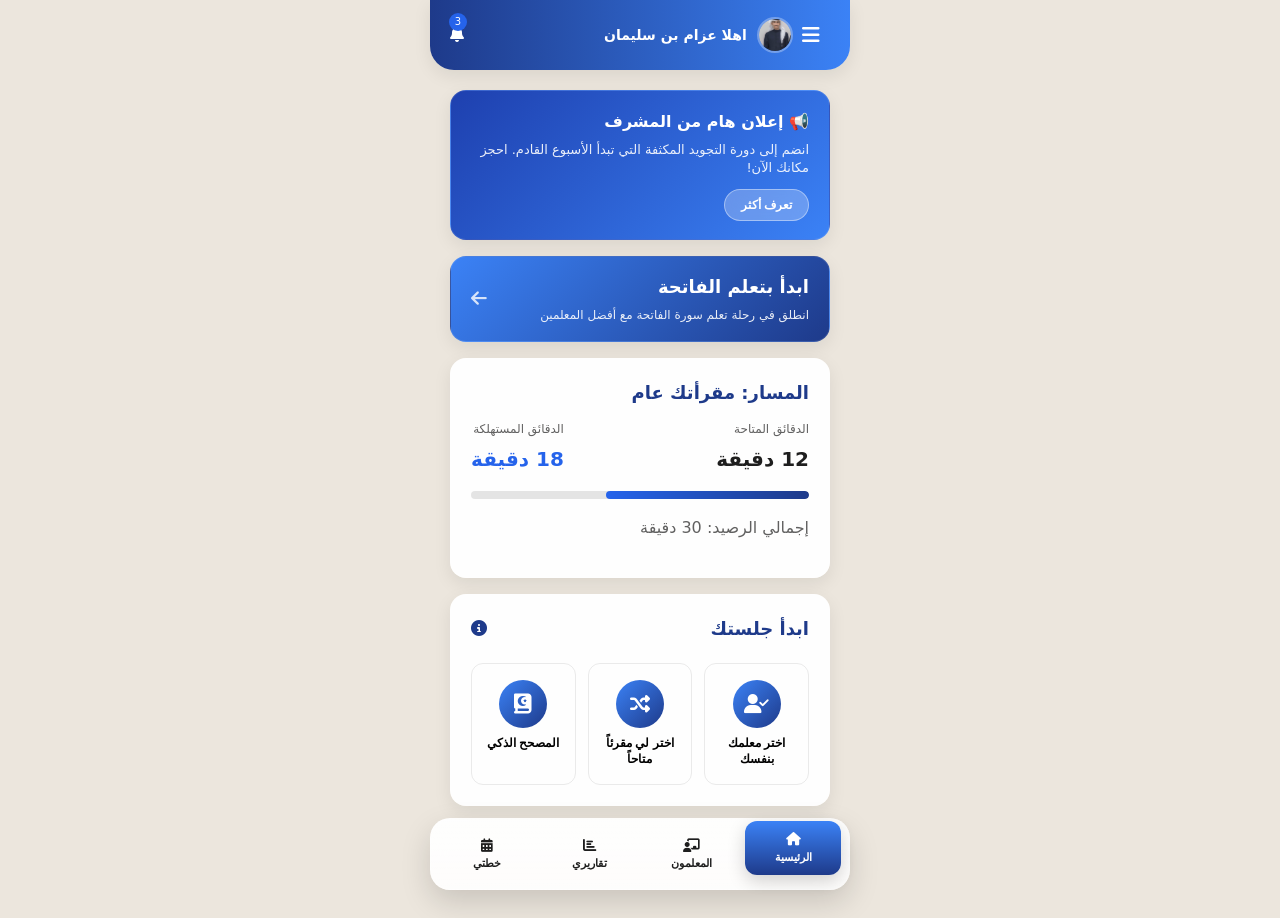
==== aslam.html @ dab7a262 "Add files via upload" ====
<!doctype html>
<html lang="ar" dir="rtl">
<head>
  <meta charset="utf-8" />
  <meta name="viewport" content="width=device-width,initial-scale=1" />
  <title>تطبيق تحفيظ القرآن -  </title>
  <link rel="stylesheet" href="https://cdnjs.cloudflare.com/ajax/libs/font-awesome/6.4.0/css/all.min.css" />
  <link rel="stylesheet" href="styles.css" />
</head>
<body>

  <!-- SIDE MENU / HAMBURGER -->
  <div id="overlay" class="overlay hidden"></div>
  <aside id="sideMenu" class="side-menu hidden" aria-hidden="true">
    <div class="side-header">
      <div class="avatar">
        <img src="azampo.jpg" alt="avatar" />
      </div>
      <div class="side-user">
        <strong>اهلا عزام بن سليمان</strong>
        <span class="muted"> طالب</span>
      </div>
      <button id="closeMenu" class="btn-close" aria-label="إغلاق القائمة">
        <i class="fas fa-times"></i>
      </button>
    </div>

    <nav class="side-nav">
      <button class="side-item">
        <i class="fas fa-user"></i>
        <span>ملفي</span>
      </button>
      <button class="side-item">
        <i class="fas fa-bell"></i>
        <span>الإشعارات</span>
      </button>
      <button class="side-item" id="openPlanFromMenu">
        <i class="fas fa-calendar-alt"></i>
        <span>خطتي</span>
      </button>
      <div class="side-divider"></div>
      <div class="side-item row">
        <span>الوضع الليلي</span>
        <label class="switch">
          <input id="themeToggle" type="checkbox" />
          <span class="slider"></span>
        </label>
      </div>
      <div class="side-divider"></div>
      <button class="side-item">
        <i class="fas fa-cog"></i>
        <span>الإعدادات</span>
      </button>
      <button class="side-item">
        <i class="fas fa-question-circle"></i>
        <span>مساعدة</span>
      </button>
    </nav>
  </aside>

  <!-- APP FRAME -->
  <div class="app">
    <header class="topbar">
      <button id="hamburger" class="hamburger" aria-label="قائمة">
        <i class="fas fa-bars"></i>
      </button>
      
      <div class="profile">
        <div class="user-profile">
          <img src="azampo.jpg" alt="عزام" class="user-avatar" />
          <span class="user-name">اهلا عزام بن سليمان</span>
        </div>
        <div class="notification">
          <i class="fas fa-bell"></i>
          <span class="notification-badge">3</span>
        </div>
      </div>
    </header>

    <main class="container">
      <!-- main cards / content -->
      <section id="homePage" class="page active">
        <!-- لوحة الإعلان -->
        <div class="ad-banner">
          <div class="ad-content">
            <h3>📢 إعلان هام من المشرف</h3>
            <p>انضم إلى دورة التجويد المكثفة التي تبدأ الأسبوع القادم. احجز مكانك الآن!</p>
          </div>
          <button class="ad-action">تعرف أكثر</button>
        </div>

        <!-- بطاقة ابدأ بتعلم الفاتحة -->
        <div class="learn-card">
          <div class="learn-content">
            <h3>ابدأ بتعلم الفاتحة</h3>
            <p>انطلق في رحلة تعلم سورة الفاتحة مع أفضل المعلمين</p>
          </div>
          <div class="learn-arrow">
            <i class="fas fa-arrow-left"></i>
          </div>
        </div>

        <!-- بطاقة الوقت المحسنة -->
        <div class="big-card">
          <h2>المسار: مقرأتك عام</h2>
          <div class="time-row">
            <div class="time-col">
              <small>الدقائق المتاحة</small>
              <strong class="big-num">12 دقيقة</strong>
            </div>
            <div class="time-col">
              <small>الدقائق المستهلكة</small>
              <strong class="big-num accent">18 دقيقة</strong>
            </div>
          </div>
          <div class="progress-container">
            <div class="progress-bar">
              <div class="progress-fill" style="width: 60%"></div>
            </div>
            <p class="muted">إجمالي الرصيد: 30 دقيقة</p>
          </div>
        </div>

        <!-- بطاقة ابدأ جلستك المحسنة -->
        <div class="start-card">
          <div class="start-header">
            <h3>ابدأ جلستك</h3>
            <div class="session-info">
              <i class="fas fa-info-circle"></i>
              <div class="info-tooltip">
                اختر طريقة البدء المناسبة لك. يمكنك اختيار معلم محدد أو ترك النظام يختار لك.
              </div>
            </div>
          </div>
          <div class="actions">
            <button class="action">
              <div class="action-icon">
                <i class="fas fa-user-check"></i>
              </div>
              <span>اختر معلمك بنفسك</span>
            </button>
            <button class="action">
              <div class="action-icon">
                <i class="fas fa-random"></i>
              </div>
              <span>اختر لي مقرئاً متاحاً</span>
            </button>
            <button class="action">
              <div class="action-icon">
                <i class="fas fa-quran"></i>
              </div>
              <span>المصحح الذكي</span>
            </button>
          </div>
        </div>
      </section>

      <section id="teachersPage" class="page">
        <h2>المعلمون</h2>
        <p class="muted">قائمة معلميك المتاحة — تواصل مع المعلمين مباشرة</p>
        
        <div class="teachers-grid">
          <div class="teacher-card">
            <div class="teacher-avatar">
              <i class="fas fa-user-tie"></i>
            </div>
            <h4>الشيخ أحمد</h4>
            <p class="muted">متخصص في التجويد</p>
            <div class="teacher-rating">
              <i class="fas fa-star"></i>
              <i class="fas fa-star"></i>
              <i class="fas fa-star"></i>
              <i class="fas fa-star"></i>
              <i class="fas fa-star-half-alt"></i>
            </div>
            <button class="contact-btn">تواصل مع المعلم</button>
          </div>
          
          <div class="teacher-card">
            <div class="teacher-avatar">
              <i class="fas fa-user-graduate"></i>
            </div>
            <h4>الدكتور محمد</h4>
            <p class="muted">خبير في التفسير</p>
            <div class="teacher-rating">
              <i class="fas fa-star"></i>
              <i class="fas fa-star"></i>
              <i class="fas fa-star"></i>
              <i class="fas fa-star"></i>
              <i class="fas fa-star"></i>
            </div>
            <button class="contact-btn">تواصل مع المعلم</button>
          </div>
        </div>
      </section>

      <section id="statsPage" class="page">
        <h2>تقارير</h2>
        <p class="muted">إحصاءات متقدمة لتقدمك</p>
        
        <div class="stats-cards">
          <div class="stat-card">
            <div class="stat-icon">
              <i class="fas fa-clock"></i>
            </div>
            <div class="stat-content">
              <h4>٤٥ ساعة</h4>
              <p>وقت الدراسة</p>
            </div>
          </div>
          
          <div class="stat-card">
            <div class="stat-icon">
              <i class="fas fa-book"></i>
            </div>
            <div class="stat-content">
              <h4>٣ أجزاء</h4>
              <p>تم حفظها</p>
            </div>
          </div>
        </div>
      </section>

      <section id="planPage" class="page">
        <div class="plan-header">
          <h2>خطتي</h2>
          <button class="add-plan-btn" id="addPlanBtn">
            <i class="fas fa-plus"></i>
            إضافة خطة جديدة
          </button>
        </div>
        <p class="muted">إدارة خططك الدراسية وتتبع تقدمك</p>
        
        <div class="plan-cards" id="planCardsContainer">
          <div class="plan-card" data-plan-id="1">
            <div class="plan-card-header">
              <h4>خطة حفظ الجزء الأول</h4>
              <div class="plan-actions">
                <button class="edit-plan" data-plan-id="1"><i class="fas fa-edit"></i></button>
                <button class="delete-plan" data-plan-id="1"><i class="fas fa-trash"></i></button>
              </div>
            </div>
            <div class="plan-progress">
              <div class="progress-bar">
                <div class="progress-fill" style="width: 65%"></div>
              </div>
              <span>65% مكتمل</span>
            </div>
            <div class="plan-goal">
              <strong>الهدف:</strong> حفظ 20 صفحة خلال شهر
            </div>
          </div>
          
          <div class="plan-card" data-plan-id="2">
            <div class="plan-card-header">
              <h4>دروس التجويد</h4>
              <div class="plan-actions">
                <button class="edit-plan" data-plan-id="2"><i class="fas fa-edit"></i></button>
                <button class="delete-plan" data-plan-id="2"><i class="fas fa-trash"></i></button>
              </div>
            </div>
            <div class="plan-progress">
              <div class="progress-bar">
                <div class="progress-fill" style="width: 30%"></div>
              </div>
              <span>30% مكتمل</span>
            </div>
            <div class="plan-goal">
              <strong>الهدف:</strong> إتقان أحكام التجويد الأساسية
            </div>
          </div>
        </div>

        <!-- نموذج إضافة خطة جديدة -->
        <div id="planModal" class="modal hidden">
          <div class="modal-content">
            <div class="modal-header">
              <h3 id="modalTitle">إضافة خطة جديدة</h3>
              <button class="close-modal" id="closeModal">&times;</button>
            </div>
            <div class="modal-body">
              <div class="form-group">
                <label for="planTitle">عنوان الخطة</label>
                <input type="text" id="planTitle" placeholder="أدخل عنوان الخطة">
              </div>
              <div class="form-group">
                <label for="planGoal">الهدف</label>
                <textarea id="planGoal" placeholder="حدد الهدف من هذه الخطة"></textarea>
              </div>
              <div class="form-group">
                <label for="planDuration">المدة الزمنية</label>
                <select id="planDuration">
                  <option value="1">أسبوع واحد</option>
                  <option value="2">أسبوعين</option>
                  <option value="4">شهر واحد</option>
                  <option value="8">شهرين</option>
                  <option value="12">ثلاثة أشهر</option>
                </select>
              </div>
              <button class="submit-plan" id="submitPlanBtn">إضافة الخطة</button>
            </div>
          </div>
        </div>
      </section>

      <section id="libraryPage" class="page">
        <h2>مكتبة الأدعية والأحاديث</h2>
        <p class="muted">مجموعة مختارة من الأدعية والأحاديث النبوية</p>
        
        <div class="library-categories">
          <button class="category-btn active" data-category="all">الكل</button>
          <button class="category-btn" data-category="prayers">أدعية</button>
          <button class="category-btn" data-category="hadith">أحاديث</button>
          <button class="category-btn" data-category="morning">أذكار الصباح</button>
          <button class="category-btn" data-category="evening">أذكار المساء</button>
        </div>
        
        <div class="library-content">
          <div class="library-item" data-category="prayers">
            <div class="item-icon">
              <i class="fas fa-hands-praying"></i>
            </div>
            <div class="item-content">
              <h4>دعاء بداية الدراسة</h4>
              <p>اللهم إني أسألك فهم النبيين، وحفظ المرسلين، والملائكة المقربين</p>
              <span class="item-reference">رواه الترمذي</span>
            </div>
            <button class="item-action">
              <i class="fas fa-bookmark"></i>
            </button>
          </div>
          
          <div class="library-item" data-category="hadith">
            <div class="item-icon">
              <i class="fas fa-book-quran"></i>
            </div>
            <div class="item-content">
              <h4>فضل تعلم القرآن</h4>
              <p>خيركم من تعلم القرآن وعلمه</p>
              <span class="item-reference">رواه البخاري</span>
            </div>
            <button class="item-action">
              <i class="fas fa-bookmark"></i>
            </button>
          </div>
          
          <div class="library-item" data-category="morning">
            <div class="item-icon">
              <i class="fas fa-sun"></i>
            </div>
            <div class="item-content">
              <h4>أذكار الصباح</h4>
              <p>أصبحنا وأصبح الملك لله، والحمد لله، لا إله إلا الله وحده لا شريك له</p>
              <span class="item-reference">مسلم</span>
            </div>
            <button class="item-action">
              <i class="fas fa-bookmark"></i>
            </button>
          </div>
          
          <div class="library-item" data-category="evening">
            <div class="item-icon">
              <i class="fas fa-moon"></i>
            </div>
            <div class="item-content">
              <h4>أذكار المساء</h4>
              <p>أمسينا وأمسى الملك لله، والحمد لله، لا إله إلا الله وحده لا شريك له</p>
              <span class="item-reference">مسلم</span>
            </div>
            <button class="item-action">
              <i class="fas fa-bookmark"></i>
            </button>
          </div>
        </div>
      </section>
    </main>

    <!-- BOTTOM NAV -->
    <nav class="bottom-nav" role="navigation" aria-label="قائمة التنقل السفلية">
      <button class="nav-item active" data-target="homePage" aria-label="الرئيسية">
        <span class="icon"><i class="fas fa-home"></i></span>
        <span class="label">الرئيسية</span>
      </button>
      <button class="nav-item" data-target="teachersPage" aria-label="المعلمون">
        <span class="icon"><i class="fas fa-chalkboard-teacher"></i></span>
        <span class="label">المعلمون</span>
      </button>
      <button class="nav-item" data-target="statsPage" aria-label="تقاريري">
        <span class="icon"><i class="fas fa-chart-bar"></i></span>
        <span class="label">تقاريري</span>
      </button>
      <button class="nav-item" data-target="planPage" id="openPlan" aria-label="خطتي">
        <span class="icon"><i class="fas fa-calendar-alt"></i></span>
        <span class="label">خطتي</span>
      </button>
     
    </nav>
  </div>

  <script src="script.js"></script>
</body>
</html>
---- styles.css ----
@font-face {
  font-family: "SF Pro AR Display";
  src: url("/mnt/data/الخطوط للتحفيظ.ttf") format("truetype");
  font-weight: 600;
  font-style: normal;
}

:root{
  --primary: #1e3a8a;         /* أزرق غامق */
  --primary-light: #3b82f6;   /* أزرق فاتح */
  --secondary: #4B0082;
  --dark: #0a0a0a;           /* خلفية داكنة أكثر للوضع الليلي */
  --darker: #050505;
  --light-bg: #ECE6DD;       /* تم تغيير الخلفية الفاتحة إلى #ECE6DD */
  --card-bg: rgba(255,255,255,0.95);
  --text: #1E1E1E;
  --text-light: #FFFFFF;
  --accent: #2563eb;         /* أزرق متوسط */
  --success: #10b981;
  --warning: #f59e0b;
  --danger: #ef4444;
  --glass: rgba(255,255,255,0.6);
  --shadow: 0 6px 18px rgba(0,0,0,0.08);
  --radius: 16px;

  --nav-height: 72px;
  --transition: 300ms cubic-bezier(.2,.9,.3,1);
}

/* DARK THEME via attribute on html */
html[data-theme="dark"]{
  --light-bg: #072C49;       /* تم تغيير الخلفية الداكنة إلى #072C49 */
  --card-bg: rgba(7, 44, 73, 0.95); /* تم تعديل لون البطاقات ليتناسب مع الخلفية الجديدة */
  --text: #f8fafc;           /* أبيض فاتح للوضع الليلي - تم التعديل للوضوح */
  --text-light: #ffffff;     /* أبيض نقي لأقصى درجات الوضوح - تم التعديل */
  --glass: rgba(255,255,255,0.08); /* زيادة الشفافية قليلاً - تم التعديل */
  --shadow: 0 10px 30px rgba(0,0,0,0.9);
}

*{box-sizing:border-box}
body{
  margin:0;
  font-family: "SF Pro AR Display", "Segoe UI", Tahoma, system-ui, -apple-system, "Noto Naskh Arabic", "Noto Sans", sans-serif;
  background: var(--light-bg);
  color: var(--text);
  min-height:100vh;
  display:flex;
  align-items:stretch;
  justify-content:center;
  line-height: 1.6;
}

/* APP container */
.app{
  width: 100%;
  max-width:420px;
  min-height:100vh;
  display:flex;
  flex-direction:column;
  position:relative;
  background: var(--light-bg);
}
/* topbar */
.topbar{
  height:70px;
  display:flex;
  align-items:center;
  justify-content: space-between;
  padding:10px 20px;
  background: linear-gradient(90deg, var(--primary), var(--primary-light));
  color: #fff;
  border-bottom-left-radius:24px;
  border-bottom-right-radius:24px;
  box-shadow: var(--shadow);
}
.hamburger{
  font-size:20px;
  background:transparent;
  border: none;
  color:inherit;
  cursor:pointer;
  width: 40px;
  height: 40px;
  border-radius: 50%;
  display: flex;
  align-items: center;
  justify-content: center;
  transition: all var(--transition);
}
.hamburger:hover {
  background: rgba(255,255,255,0.1);
}
.profile {
  display: flex;
  align-items: center;
  width: 100%;
}

.user-profile {
  display: flex;
  align-items: center;
  gap: 10px;
}
.user-profile:hover {
  background: rgba(255,255,255,0.15);
}
.user-avatar {
  width: 36px;
  height: 36px;
  border-radius: 50%;
  object-fit: cover;
  border: 2px solid rgba(255,255,255,0.3);
}
.user-name {
  font-size: 14px;
  font-weight: 600;
}

.notification {
  margin-right: auto; /* لأن الاتجاه RTL */
}

.notification:hover {
  background: rgba(255,255,255,0.1);
}
.notification-badge {
  position: absolute;
  top: 13px;
  left: 19px;
  background: var(--accent);
  color: rgb(255, 255, 255);
  border-radius: 50%;
  width: 18px;
  height: 18px;
  font-size: 10px;
  display: flex;
  align-items: center;
  justify-content: center;
}
/* main content */
.container{
  padding:20px;
  padding-bottom: calc(var(--nav-height) + 24px);
  display:block;
}

/* لوحة الإعلان */
.ad-banner {
  background: linear-gradient(135deg, #1e40af, #3b82f6); /* تدرج أزرق احترافي */
  border-radius: var(--radius);
  padding: 18px 20px;
  margin-bottom: 16px;
  color: white;
  box-shadow: var(--shadow);
  display: flex;
  align-items: center;
  justify-content: space-between;
  flex-wrap: wrap;
  gap: 12px;
  border: 1px solid rgba(255,255,255,0.1);
}
.ad-content h3 {
  margin: 0 0 6px 0;
  font-size: 16px;
  font-weight: 600;
}
.ad-content p {
  margin: 0;
  font-size: 13px;
  opacity: 0.9;
  line-height: 1.4;
}
.ad-action {
  background: rgba(255,255,255,0.25);
  border: 1px solid rgba(255,255,255,0.4);
  color: white;
  padding: 8px 16px;
  border-radius: 20px;
  font-size: 12px;
  cursor: pointer;
  transition: all var(--transition);
  font-weight: 600;
  white-space: nowrap;
  backdrop-filter: blur(10px);
}
.ad-action:hover {
  background: rgba(255,255,255,0.35);
  transform: translateY(-1px);
  box-shadow: 0 4px 12px rgba(0,0,0,0.2);
}

/* بطاقة ابدأ بتعلم الفاتحة */
.learn-card {
  background: linear-gradient(135deg, var(--primary-light), var(--primary));
  border-radius: var(--radius);
  padding: 16px 20px;
  margin-bottom: 16px;
  color: white;
  box-shadow: var(--shadow);
  display: flex;
  align-items: center;
  justify-content: space-between;
  cursor: pointer;
  transition: all var(--transition);
  min-height: 80px;
  border: 1px solid rgba(255,255,255,0.1);
}
.learn-card:hover {
  transform: translateY(-2px);
  box-shadow: 0 8px 25px rgba(0,0,0,0.15);
}
.learn-content h3 {
  margin: 0 0 4px 0;
  font-size: 18px;
  font-weight: 600;
}
.learn-content p {
  margin: 0;
  font-size: 12px;
  opacity: 0.9;
}
.learn-arrow {
  font-size: 18px;
  opacity: 0.8;
  transition: all var(--transition);
}
.learn-card:hover .learn-arrow {
  transform: translateX(-5px);
}

/* cards */
.big-card{
  background: var(--card-bg);
  border-radius: var(--radius);
  padding:20px;
  box-shadow: var(--shadow);
  margin-bottom:16px;
  backdrop-filter: blur(10px);
  border: 1px solid rgba(255,255,255,0.1);
}
.big-card h2{
  margin:0 0 12px 0;
  font-size: 18px;
  color: var(--primary);
  font-weight: 600;
}
.time-row{
  display:flex;
  gap:12px;
  justify-content:space-between;
  align-items:center;
}
.time-col small{display:block; color:var(--text); opacity: 0.7; font-size:12px; margin-bottom: 4px;}
.big-num{font-size:20px; font-weight: 700;}
.accent{color:var(--accent)}

.progress-container {
  margin-top: 16px;
}
.progress-bar {
  height: 8px;
  background: rgba(0,0,0,0.1);
  border-radius: 4px;
  overflow: hidden;
  margin-bottom: 8px;
}
.progress-fill {
  height: 100%;
  background: linear-gradient(90deg, var(--accent), var(--primary));
  border-radius: 4px;
  transition: width 0.5s ease;
}

/* start card */
.start-card{
  background:var(--card-bg);
  border-radius: var(--radius);
  padding:20px;
  box-shadow: var(--shadow);
  margin-bottom: 16px;
  border: 1px solid rgba(255,255,255,0.1);
}
.start-header {
  display: flex;
  justify-content: space-between;
  align-items: center;
  margin-bottom: 20px;
  position: relative;
}
.start-header h3{
  margin:0;
  font-size: 18px;
  color: var(--primary);
  font-weight: 600;
}
.session-info {
  position: relative;
  cursor: pointer;
  color: var(--primary);
}
.info-tooltip {
  position: absolute;
  bottom: 100%;
  left: 0;
  background: var(--dark);
  color: white;
  padding: 12px;
  border-radius: 8px;
  font-size: 12px;
  width: 220px;
  opacity: 0;
  visibility: hidden;
  transition: all 0.3s;
  z-index: 10;
  box-shadow: 0 4px 12px rgba(0,0,0,0.15);
  line-height: 1.5;
}
.session-info:hover .info-tooltip {
  opacity: 1;
  visibility: visible;
}
.actions{
  display:flex;
  gap:12px;
  flex-wrap:wrap;
}
.action{
  flex: 1 1 calc(33.333% - 8px);
  min-width: 100px;
  padding: 16px 8px;
  border-radius:12px;
  background:transparent;
  border:1px solid rgba(0,0,0,0.08);
  cursor:pointer;
  transition: all var(--transition);
  display: flex;
  flex-direction: column;
  align-items: center;
  gap: 8px;
}
.action:hover {
  transform: translateY(-4px);
  box-shadow: 0 8px 20px rgba(0,0,0,0.12);
  border-color: var(--primary-light);
  background: rgba(59, 130, 246, 0.05);
}
.action-icon {
  width: 48px;
  height: 48px;
  border-radius: 50%;
  background: linear-gradient(135deg, var(--primary-light), var(--primary));
  display: flex;
  align-items: center;
  justify-content: center;
  color: white;
  font-size: 20px;
}
.action span {
  font-size: 12px;
  text-align: center;
  line-height: 1.3;
  font-weight: 600;
}

/* pages */
.page{display:none}
.page.active{display:block}

/* bottom nav */
.bottom-nav{
  position:fixed;
  bottom:10px;
  left:50%;
  transform:translateX(-50%);
  width: calc(100% - 32px);
  max-width:420px;
  height:var(--nav-height);
  background: linear-gradient(180deg, rgba(255,255,255,0.95), rgba(255,255,255,0.9));
  border-radius: 20px;
  display:flex;
  gap:6px;
  padding:8px;
  align-items:center;
  justify-content:space-between;
  box-shadow: 0 12px 30px rgba(0,0,0,0.15);
  backdrop-filter: blur(10px);
  border: 1px solid rgba(255,255,255,0.2);
}
html[data-theme="dark"] .bottom-nav{
  background: linear-gradient(180deg, rgba(40,40,50,0.95), rgba(50,50,60,0.9));
  border: 1px solid rgba(255,255,255,0.1);
}
.nav-item{
  flex:1;
  height:100%;
  border-radius:12px;
  background:transparent;
  border:none;
  display:flex;
  flex-direction:column;
  align-items:center;
  justify-content:center;
  gap:4px;
  cursor:pointer;
  transition: all 220ms;
  color:var(--text);
}
.nav-item .label{font-size:11px; font-weight: 600;}
.nav-item.active{
  background: linear-gradient(180deg, var(--primary-light), var(--primary));
  color:white;
  transform:translateY(-6px);
  box-shadow: 0 6px 18px rgba(0,0,0,0.18);
}

/* side menu */
.overlay{
  position:fixed; inset:0; z-index:20; background:rgba(0,0,0,0.45);
  backdrop-filter: blur(4px);
}
.hidden{display:none !important;}
.side-menu{
  position:fixed; top:0; bottom:0; right:0; width:320px; z-index:30;
  background:linear-gradient(180deg,var(--light-bg), rgba(255,255,255,0.02));
  box-shadow: -10px 0 30px rgba(0,0,0,0.2); padding:16px;
  backdrop-filter: blur(20px);
}
.side-header{
  display:flex;
  gap:12px;
  align-items:center;
  padding-bottom:16px;
  border-bottom: 1px solid rgba(0,0,0,0.1);
  margin-bottom: 16px;
}
.avatar img{
  width:56px;
  height:56px;
  border-radius:12px;
  object-fit:cover;
  border: 2px solid var(--primary-light);
}
.side-user .muted{
  display:block;
  font-size:12px;
  color:rgba(0,0,0,0.45);
  margin-top: 4px;
}
.btn-close{
  margin-left:auto;
  border:none;
  background:transparent;
  font-size:20px;
  cursor:pointer;
  color: var(--text);
  width: 36px;
  height: 36px;
  border-radius: 50%;
  display: flex;
  align-items: center;
  justify-content: center;
  transition: all var(--transition);
}
.btn-close:hover {
  background: rgba(0,0,0,0.05);
}
.side-nav{
  display:flex;
  flex-direction:column;
  gap:8px;
}
.side-item{
  padding:14px 16px;
  border-radius:12px;
  border:none;
  background:transparent;
  text-align: right;
  cursor:pointer;
  display: flex;
  align-items: center;
  gap: 12px;
  transition: all 0.2s;
  color: var(--text);
  font-size: 15px;
  font-weight: 600;
}
.side-item:hover {
  background: rgba(59, 130, 246, 0.1);
  color: var(--primary);
}
.side-divider{
  height:1px;
  background:rgba(0,0,0,0.1);
  margin:12px 0;
}

/* switch */
.switch{
  position:relative;
  width:46px;
  height:26px;
  display:inline-block;
  margin-right: auto;
}
.switch input{display:none}
.slider{
  position:absolute;
  inset:0;
  border-radius:26px;
  background:linear-gradient(90deg,#e6e6e6,#d7d7d7);
  box-shadow: inset 0 2px 4px rgba(0,0,0,0.08);
  transition: all 0.3s;
}
.slider:before{
  content:"";
  position:absolute;
  width:20px;
  height:20px;
  border-radius:50%;
  top:3px;
  right:3px;
  background:white;
  transition:all 0.3s;
  box-shadow: 0 2px 4px rgba(0,0,0,0.2);
}
.switch input:checked + .slider{
  background: linear-gradient(90deg,var(--primary-light),var(--primary));
}
.switch input:checked + .slider:before{
  right: calc(100% - 23px);
  transform:translateX(-6px);
}

/* Cards إضافية */
.feature-cards {
  display: flex;
  gap: 12px;
  margin-top: 16px;
}
.feature-card {
  flex: 1;
  background: var(--card-bg);
  border-radius: var(--radius);
  padding: 16px;
  display: flex;
  align-items: center;
  gap: 12px;
  box-shadow: var(--shadow);
  border: 1px solid rgba(255,255,255,0.1);
}
.feature-icon {
  width: 40px;
  height: 40px;
  border-radius: 10px;
  background: linear-gradient(135deg, var(--primary-light), var(--primary));
  display: flex;
  align-items: center;
  justify-content: center;
  color: white;
  font-size: 18px;
}
.feature-content h4 {
  margin: 0 0 4px 0;
  font-size: 14px;
  color: var(--primary);
  font-weight: 600;
}
.feature-content p {
  margin: 0;
  font-size: 12px;
  opacity: 0.7;
  line-height: 1.4;
}

/* Teachers Grid */
.teachers-grid {
  display: grid;
  grid-template-columns: 1fr 1fr;
  gap: 12px;
  margin-top: 16px;
}
.teacher-card {
  background: var(--card-bg);
  border-radius: var(--radius);
  padding: 16px;
  text-align: center;
  box-shadow: var(--shadow);
  border: 1px solid rgba(255,255,255,0.1);
}
.teacher-avatar {
  width: 60px;
  height: 60px;
  border-radius: 50%;
  background: linear-gradient(135deg, var(--primary-light), var(--primary));
  display: flex;
  align-items: center;
  justify-content: center;
  color: white;
  font-size: 24px;
  margin: 0 auto 12px;
}
.teacher-card h4 {
  margin: 0 0 4px 0;
  font-size: 16px;
  font-weight: 600;
}
.teacher-card .muted {
  margin: 0 0 8px 0;
  font-size: 12px;
}
.teacher-rating {
  color: var(--warning);
  font-size: 14px;
  margin-bottom: 12px;
}
.contact-btn {
  background: linear-gradient(135deg, var(--primary-light), var(--primary));
  color: white;
  border: none;
  padding: 8px 16px;
  border-radius: 20px;
  font-size: 12px;
  cursor: pointer;
  transition: all var(--transition);
  font-weight: 600;
  width: 100%;
}
.contact-btn:hover {
  transform: translateY(-2px);
  box-shadow: 0 4px 12px rgba(0,0,0,0.15);
}

/* Stats Cards */
.stats-cards {
  display: grid;
  grid-template-columns: 1fr 1fr;
  gap: 12px;
  margin-top: 16px;
}
.stat-card {
  background: var(--card-bg);
  border-radius: var(--radius);
  padding: 16px;
  display: flex;
  align-items: center;
  gap: 12px;
  box-shadow: var(--shadow);
  border: 1px solid rgba(255,255,255,0.1);
}
.stat-icon {
  width: 48px;
  height: 48px;
  border-radius: 12px;
  background: linear-gradient(135deg, var(--primary-light), var(--primary));
  display: flex;
  align-items: center;
  justify-content: center;
  color: white;
  font-size: 20px;
}
.stat-content h4 {
  margin: 0 0 4px 0;
  font-size: 18px;
  color: var(--primary);
  font-weight: 600;
}
.stat-content p {
  margin: 0;
  font-size: 12px;
  opacity: 0.7;
}

/* Plan Cards */
.plan-header {
  display: flex;
  justify-content: space-between;
  align-items: center;
  margin-bottom: 8px;
}
.add-plan-btn {
  background: linear-gradient(135deg, var(--primary-light), var(--primary));
  color: white;
  border: none;
  padding: 10px 16px;
  border-radius: 20px;
  font-size: 12px;
  cursor: pointer;
  transition: all var(--transition);
  font-weight: 600;
  display: flex;
  align-items: center;
  gap: 6px;
}
.add-plan-btn:hover {
  transform: translateY(-2px);
  box-shadow: 0 4px 12px rgba(0,0,0,0.15);
}

.plan-cards {
  display: flex;
  flex-direction: column;
  gap: 12px;
  margin-top: 16px;
}
.plan-card {
  background: var(--card-bg);
  border-radius: var(--radius);
  padding: 16px;
  box-shadow: var(--shadow);
  border: 1px solid rgba(255,255,255,0.1);
}
.plan-card-header {
  display: flex;
  justify-content: space-between;
  align-items: center;
  margin-bottom: 12px;
}
.plan-card h4 {
  margin: 0;
  font-size: 16px;
  color: var(--primary);
  font-weight: 600;
}
.plan-actions {
  display: flex;
  gap: 8px;
}
.edit-plan, .delete-plan {
  background: transparent;
  border: none;
  color: var(--text);
  cursor: pointer;
  padding: 4px;
  border-radius: 4px;
  transition: all var(--transition);
}
.edit-plan:hover {
  color: var(--primary);
  background: rgba(59, 130, 246, 0.1);
}
.delete-plan:hover {
  color: var(--danger);
  background: rgba(239, 68, 68, 0.1);
}
.plan-progress {
  display: flex;
  align-items: center;
  gap: 12px;
  margin-bottom: 8px;
}
.plan-progress .progress-bar {
  flex: 1;
}
.plan-progress span {
  font-size: 12px;
  font-weight: 600;
  color: var(--primary);
}
.plan-goal {
  font-size: 12px;
  opacity: 0.8;
  line-height: 1.4;
}

/* Modal */
.modal {
  position: fixed;
  top: 0;
  right: 0;
  bottom: 0;
  left: 0;
  background: rgba(0,0,0,0.7);
  display: flex;
  align-items: center;
  justify-content: center;
  z-index: 100;
  padding: 20px;
  backdrop-filter: blur(5px);
}
.modal-content {
  background: var(--card-bg);
  border-radius: var(--radius);
  padding: 0;
  width: 100%;
  max-width: 400px;
  box-shadow: var(--shadow);
  border: 1px solid rgba(255,255,255,0.1);
  animation: modalAppear 0.3s ease-out;
}
@keyframes modalAppear {
  from {
    opacity: 0;
    transform: scale(0.9) translateY(20px);
  }
  to {
    opacity: 1;
    transform: scale(1) translateY(0);
  }
}
.modal-header {
  display: flex;
  justify-content: space-between;
  align-items: center;
  padding: 20px;
  border-bottom: 1px solid rgba(0,0,0,0.1);
}
.modal-header h3 {
  margin: 0;
  font-size: 18px;
  color: var(--primary);
  font-weight: 600;
}
.close-modal {
  background: transparent;
  border: none;
  font-size: 24px;
  cursor: pointer;
  color: var(--text);
  width: 32px;
  height: 32px;
  border-radius: 50%;
  display: flex;
  align-items: center;
  justify-content: center;
  transition: all var(--transition);
}
.close-modal:hover {
  background: rgba(0,0,0,0.05);
  color: var(--danger);
}
.modal-body {
  padding: 20px;
}
.form-group {
  margin-bottom: 16px;
}
.form-group label {
  display: block;
  margin-bottom: 6px;
  font-size: 14px;
  font-weight: 600;
  color: var(--text);
}
.form-group input,
.form-group textarea,
.form-group select {
  width: 100%;
  padding: 12px;
  border: 1px solid rgba(0,0,0,0.1);
  border-radius: 8px;
  font-size: 14px;
  background: var(--card-bg);
  color: var(--text);
  font-family: inherit;
  transition: all var(--transition);
}
.form-group input:focus,
.form-group textarea:focus,
.form-group select:focus {
  outline: none;
  border-color: var(--primary);
  box-shadow: 0 0 0 3px rgba(59, 130, 246, 0.1);
}
.form-group textarea {
  min-height: 80px;
  resize: vertical;
}
.submit-plan {
  background: linear-gradient(135deg, var(--primary-light), var(--primary));
  color: white;
  border: none;
  padding: 12px 24px;
  border-radius: 8px;
  font-size: 14px;
  cursor: pointer;
  transition: all var(--transition);
  font-weight: 600;
  width: 100%;
}
.submit-plan:hover {
  transform: translateY(-2px);
  box-shadow: 0 4px 12px rgba(0,0,0,0.15);
}

/* مكتبة الأدعية والأحاديث */
.library-categories {
  display: flex;
  gap: 8px;
  margin: 16px 0;
  overflow-x: auto;
  padding-bottom: 8px;
}
.category-btn {
  background: var(--card-bg);
  border: 1px solid rgba(0,0,0,0.1);
  padding: 10px 16px;
  border-radius: 20px;
  font-size: 12px;
  cursor: pointer;
  transition: all var(--transition);
  white-space: nowrap;
  font-weight: 600;
  color: var(--text);
}
.category-btn.active,
.category-btn:hover {
  background: linear-gradient(135deg, var(--primary-light), var(--primary));
  color: white;
  border-color: var(--primary);
}
.library-content {
  display: flex;
  flex-direction: column;
  gap: 12px;
  margin-top: 16px;
}
.library-item {
  background: var(--card-bg);
  border-radius: var(--radius);
  padding: 16px;
  display: flex;
  align-items: flex-start;
  gap: 12px;
  box-shadow: var(--shadow);
  border: 1px solid rgba(255,255,255,0.1);
  transition: all var(--transition);
}
.library-item:hover {
  transform: translateY(-2px);
  box-shadow: 0 8px 20px rgba(0,0,0,0.12);
}
.item-icon {
  width: 40px;
  height: 40px;
  border-radius: 10px;
  background: linear-gradient(135deg, var(--primary-light), var(--primary));
  display: flex;
  align-items: center;
  justify-content: center;
  color: white;
  font-size: 18px;
  flex-shrink: 0;
}
.item-content {
  flex: 1;
}
.item-content h4 {
  margin: 0 0 6px 0;
  font-size: 15px;
  color: var(--primary);
  font-weight: 600;
}
.item-content p {
  margin: 0 0 6px 0;
  font-size: 13px;
  line-height: 1.5;
  color: var(--text);
}
.item-reference {
  font-size: 11px;
  color: var(--text);
  opacity: 0.6;
  font-style: italic;
}
.item-action {
  background: transparent;
  border: none;
  color: var(--text);
  cursor: pointer;
  padding: 4px;
  border-radius: 4px;
  transition: all var(--transition);
  flex-shrink: 0;
}
.item-action:hover {
  color: var(--primary);
  background: rgba(59, 130, 246, 0.1);
}

/* small responsive helpers */
@media (max-width:420px){
  .side-menu{width:85%}
  .action {
    flex: 1 1 calc(50% - 6px);
  }
  .feature-cards,
  .teachers-grid,
  .stats-cards {
    grid-template-columns: 1fr;
  }
  .plan-header {
    flex-direction: column;
    gap: 12px;
    align-items: flex-start;
  }
  .add-plan-btn {
    align-self: stretch;
    justify-content: center;
  }
  .ad-banner {
    flex-direction: column;
    align-items: flex-start;
  }
  .ad-action {
    align-self: flex-end;
  }
  .library-categories {
    flex-wrap: wrap;
  }
  
  /* تحسينات للهواتف الصغيرة */
  .user-profile {
    padding: 4px 8px;
    min-width: auto;
  }
  
  .user-name {
    font-size: 12px;
    white-space: nowrap;
    overflow: hidden;
    text-overflow: ellipsis;
    max-width: 100px;
    display: block !important; /* إظهار الاسم حتى في الشاشات الصغيرة */
  }
  
  .user-avatar {
    width: 32px;
    height: 32px;
  }
  
  .notification {
    padding: 6px;
  }
}

/* تحسينات إضافية للشاشات المتوسطة والصغيرة */
@media (max-width: 380px) {
  .user-name {
    max-width: 80px;
    font-size: 11px;
  }
  
  .user-profile {
    gap: 6px;
    padding: 3px 6px;
  }
}

@media (max-width: 350px) {
  .user-name {
    max-width: 70px;
    font-size: 10px;
  }
  
  .user-avatar {
    width: 28px;
    height: 28px;
  }
}

/* تأثيرات الظهور للبطاقات */
.card-fade-in {
  opacity: 0;
  transform: translateY(20px);
  transition: opacity 0.5s ease, transform 0.5s ease;
}

.card-visible {
  opacity: 1;
  transform: translateY(0);
}

/* النصوص */
.muted {
  opacity: 0.7;
}

/* ========== تحسينات الوضع الليلي المحدثة ========== */

/* تحسينات إضافية للوضع الليلي */
html[data-theme="dark"] .big-card,
html[data-theme="dark"] .start-card,
html[data-theme="dark"] .feature-card,
html[data-theme="dark"] .teacher-card,
html[data-theme="dark"] .stat-card,
html[data-theme="dark"] .plan-card,
html[data-theme="dark"] .library-item {
  border: 1px solid rgba(255,255,255,0.1);
}

html[data-theme="dark"] .action {
  border: 1px solid rgba(255,255,255,0.15); /* حدود أكثر وضوحاً - تم التعديل */
}

html[data-theme="dark"] .action:hover {
  background: rgba(59, 130, 246, 0.2); /* زيادة الوضوح - تم التعديل */
  border-color: var(--primary-light);
}

html[data-theme="dark"] .side-item:hover {
  background: rgba(59, 130, 246, 0.15);
}

html[data-theme="dark"] .progress-bar {
  background: rgba(255,255,255,0.15); /* زيادة الوضوح - تم التعديل */
}

html[data-theme="dark"] .form-group input,
html[data-theme="dark"] .form-group textarea,
html[data-theme="dark"] .form-group select {
  border: 1px solid rgba(255,255,255,0.1);
}

html[data-theme="dark"] .category-btn {
  border: 1px solid rgba(255,255,255,0.1);
  background: rgba(255,255,255,0.05);
}

/* إصلاح ألوان النصوص في الوضع الليلي - تم التحديث */
html[data-theme="dark"] .muted {
  color: #e2e8f0; /* لون أفتح - تم التعديل */
  opacity: 0.9;   /* زيادة الوضوح - تم التعديل */
}

html[data-theme="dark"] .time-col small {
  color: #e2e8f0; /* لون أفتح - تم التعديل */
  opacity: 0.9;   /* زيادة الوضوح - تم التعديل */
}

html[data-theme="dark"] .form-group label {
  color: #f1f5f9; /* لون أفتح - تم التعديل */
  font-weight: 600;
}

html[data-theme="dark"] .plan-goal,
html[data-theme="dark"] .item-reference,
html[data-theme="dark"] .feature-content p,
html[data-theme="dark"] .teacher-card .muted,
html[data-theme="dark"] .stat-content p {
  color: #e2e8f0; /* لون أفتح - تم التعديل */
  opacity: 0.9;   /* زيادة الوضوح - تم التعديل */
}

/* تحسينات إضافية للعناوين في الوضع الليلي */
html[data-theme="dark"] .big-card h2,
html[data-theme="dark"] .start-header h3,
html[data-theme="dark"] .feature-content h4,
html[data-theme="dark"] .teacher-card h4,
html[data-theme="dark"] .stat-content h4,
html[data-theme="dark"] .plan-card h4,
html[data-theme="dark"] .item-content h4,
html[data-theme="dark"] .modal-header h3 {
  color: #e2e8f0; /* لون أفتح للعناوين - تم التعديل */
}

/* تحسينات للأزرار وعناصر التنقل في الوضع الليلي */
html[data-theme="dark"] .action span {
  color: #e2e8f0; /* تحسين لون نص الأزرار - تم التعديل */
  font-weight: 600;
}

html[data-theme="dark"] .nav-item {
  color: #e2e8f0; /* تحسين لون عناصر التنقل - تم التعديل */
}

html[data-theme="dark"] .nav-item .label {
  color: #e2e8f0; /* تم التعديل */
}

html[data-theme="dark"] .side-item {
  color: #f1f5f9; /* تحسين لون عناصر القائمة الجانبية - تم التعديل */
}

html[data-theme="dark"] .side-user .muted {
  color: #e2e8f0; /* تم التعديل */
}

html[data-theme="dark"] .category-btn {
  color: #e2e8f0; /* تم التعديل */
  background: rgba(255,255,255,0.08);
}

html[data-theme="dark"] .category-btn.active,
html[data-theme="dark"] .category-btn:hover {
  color: white;
}

/* تحسين النصوص في الأدوات */
html[data-theme="dark"] .info-tooltip {
  background: #1e293b; /* تم التعديل */
  color: #f8fafc; /* تم التعديل */
}

/* تحسينات للشاشات الصغيرة في الوضع الليلي */
@media (max-width:420px){
  html[data-theme="dark"] .user-name {
    color: #f8fafc; /* تم التعديل */
  }
}
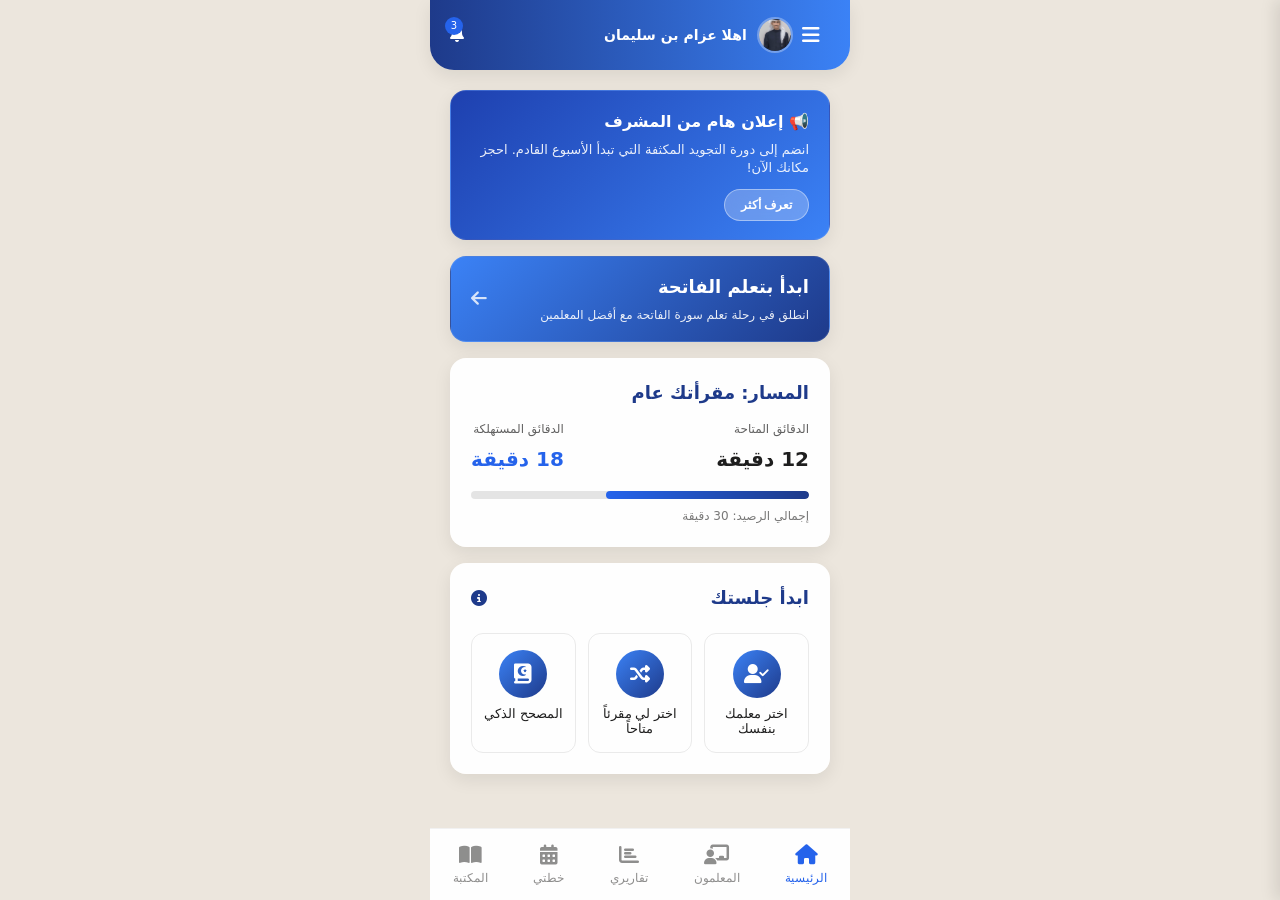
==== commit 7ca51cee: "Update aslam.html" ====
--- a/aslam.html
+++ b/aslam.html
@@ -5,16 +5,529 @@
   <meta name="viewport" content="width=device-width,initial-scale=1" />
   <title>تطبيق تحفيظ القرآن -  </title>
   <link rel="stylesheet" href="https://cdnjs.cloudflare.com/ajax/libs/font-awesome/6.4.0/css/all.min.css" />
-  <link rel="stylesheet" href="styles.css" />
+  <style>
+    @font-face {
+      font-family: "SF Pro AR Display";
+      src: url("/mnt/data/الخطوط للتحفيظ.ttf") format("truetype");
+      font-weight: 600;
+      font-style: normal;
+    }
+
+    :root{
+      --primary: #1e3a8a;        /* أزرق غامق */
+      --primary-light: #3b82f6;  /* أزرق فاتح */
+      --secondary: #4B0082;
+      --dark: #0a0a0a;          /* خلفية داكنة أكثر للوضع الليلي */
+      --darker: #050505;
+      --light-bg: #ECE6DD;      /* تم تغيير الخلفية الفاتحة إلى #ECE6DD */
+      --card-bg: rgba(255,255,255,0.95);
+      --text: #1E1E1E;
+      --text-light: #FFFFFF;
+      --accent: #2563eb;        /* أزرق متوسط */
+      --success: #10b981;
+      --warning: #f59e0b;
+      --danger: #ef4444;
+      --glass: rgba(255,255,255,0.6);
+      --shadow: 0 6px 18px rgba(0,0,0,0.08);
+      --radius: 16px;
+
+      --nav-height: 72px;
+      --transition: 300ms cubic-bezier(.2,.9,.3,1);
+    }
+
+    /* DARK THEME via attribute on html */
+    html[data-theme="dark"]{
+      --light-bg: #072C49;      /* تم تغيير الخلفية الداكنة إلى #072C49 */
+      --card-bg: rgba(7, 44, 73, 0.95); /* تم تعديل لون البطاقات ليتناسب مع الخلفية الجديدة */
+      --text: #f8fafc;          /* أبيض فاتح للوضع الليلي - تم التعديل للوضوح */
+      --text-light: #ffffff;    /* أبيض نقي لأقصى درجات الوضوح - تم التعديل */
+      --glass: rgba(255,255,255,0.08); /* زيادة الشفافية قليلاً - تم التعديل */
+      --shadow: 0 10px 30px rgba(0,0,0,0.9);
+    }
+
+    *{box-sizing:border-box}
+    body{
+      margin:0;
+      font-family: "SF Pro AR Display", "Segoe UI", Tahoma, system-ui, -apple-system, "Noto Naskh Arabic", "Noto Sans", sans-serif;
+      background: var(--light-bg);
+      color: var(--text);
+      min-height:100vh;
+      display:flex;
+      align-items:stretch;
+      justify-content:center;
+      line-height: 1.6;
+    }
+
+    /* APP container */
+    .app{
+      width: 100%;
+      max-width:420px;
+      min-height:100vh;
+      display:flex;
+      flex-direction:column;
+      position:relative;
+      background: var(--light-bg);
+    }
+    /* topbar */
+    .topbar{
+      height:70px;
+      display:flex;
+      align-items:center;
+      justify-content: space-between;
+      padding:10px 20px;
+      background: linear-gradient(90deg, var(--primary), var(--primary-light));
+      color: #fff;
+      border-bottom-left-radius:24px;
+      border-bottom-right-radius:24px;
+      box-shadow: var(--shadow);
+    }
+    .hamburger{
+      font-size:20px;
+      background:transparent;
+      border: none;
+      color:inherit;
+      cursor:pointer;
+      width: 40px;
+      height: 40px;
+      border-radius: 50%;
+      display: flex;
+      align-items: center;
+      justify-content: center;
+      transition: all var(--transition);
+    }
+    .hamburger:hover {
+      background: rgba(255,255,255,0.1);
+    }
+    .profile {
+      display: flex;
+      align-items: center;
+      width: 100%;
+    }
+
+    .user-profile {
+      display: flex;
+      align-items: center;
+      gap: 10px;
+    }
+    .user-profile:hover {
+      background: rgba(255,255,255,0.15);
+    }
+    .user-avatar {
+      width: 36px;
+      height: 36px;
+      border-radius: 50%;
+      object-fit: cover;
+      border: 2px solid rgba(255,255,255,0.3);
+    }
+    .user-name {
+      font-size: 14px;
+      font-weight: 600;
+    }
+
+    .notification {
+      margin-right: auto; /* لأن الاتجاه RTL */
+      position: relative;
+      cursor: pointer;
+    }
+
+    .notification:hover {
+      background: rgba(255,255,255,0.1);
+    }
+    .notification-badge {
+      position: absolute;
+      top: -5px;
+      left: -5px;
+      background: var(--accent);
+      color: rgb(255, 255, 255);
+      border-radius: 50%;
+      width: 18px;
+      height: 18px;
+      font-size: 10px;
+      display: flex;
+      align-items: center;
+      justify-content: center;
+    }
+    /* main content */
+    .container{
+      padding:20px;
+      padding-bottom: calc(var(--nav-height) + 24px);
+      display:block;
+    }
+    
+    .page { display: none; }
+    .page.active { display: block; animation: fadeIn 0.4s ease; }
+    @keyframes fadeIn { from { opacity: 0; } to { opacity: 1; } }
+
+    /* لوحة الإعلان */
+    .ad-banner {
+      background: linear-gradient(135deg, #1e40af, #3b82f6); /* تدرج أزرق احترافي */
+      border-radius: var(--radius);
+      padding: 18px 20px;
+      margin-bottom: 16px;
+      color: white;
+      box-shadow: var(--shadow);
+      display: flex;
+      align-items: center;
+      justify-content: space-between;
+      flex-wrap: wrap;
+      gap: 12px;
+      border: 1px solid rgba(255,255,255,0.1);
+    }
+    .ad-content h3 {
+      margin: 0 0 6px 0;
+      font-size: 16px;
+      font-weight: 600;
+    }
+    .ad-content p {
+      margin: 0;
+      font-size: 13px;
+      opacity: 0.9;
+      line-height: 1.4;
+    }
+    .ad-action {
+      background: rgba(255,255,255,0.25);
+      border: 1px solid rgba(255,255,255,0.4);
+      color: white;
+      padding: 8px 16px;
+      border-radius: 20px;
+      font-size: 12px;
+      cursor: pointer;
+      transition: all var(--transition);
+      font-weight: 600;
+      white-space: nowrap;
+      backdrop-filter: blur(10px);
+    }
+    .ad-action:hover {
+      background: rgba(255,255,255,0.35);
+      transform: translateY(-1px);
+      box-shadow: 0 4px 12px rgba(0,0,0,0.2);
+    }
+
+    /* بطاقة ابدأ بتعلم الفاتحة */
+    .learn-card {
+      background: linear-gradient(135deg, var(--primary-light), var(--primary));
+      border-radius: var(--radius);
+      padding: 16px 20px;
+      margin-bottom: 16px;
+      color: white;
+      box-shadow: var(--shadow);
+      display: flex;
+      align-items: center;
+      justify-content: space-between;
+      cursor: pointer;
+      transition: all var(--transition);
+      min-height: 80px;
+      border: 1px solid rgba(255,255,255,0.1);
+    }
+    .learn-card:hover {
+      transform: translateY(-2px);
+      box-shadow: 0 8px 25px rgba(0,0,0,0.15);
+    }
+    .learn-content h3 {
+      margin: 0 0 4px 0;
+      font-size: 18px;
+      font-weight: 600;
+    }
+    .learn-content p {
+      margin: 0;
+      font-size: 12px;
+      opacity: 0.9;
+    }
+    .learn-arrow {
+      font-size: 18px;
+      opacity: 0.8;
+      transition: all var(--transition);
+    }
+    .learn-card:hover .learn-arrow {
+      transform: translateX(-5px);
+    }
+
+    /* cards */
+    .big-card{
+      background: var(--card-bg);
+      border-radius: var(--radius);
+      padding:20px;
+      box-shadow: var(--shadow);
+      margin-bottom:16px;
+      backdrop-filter: blur(10px);
+      border: 1px solid rgba(255,255,255,0.1);
+    }
+    .big-card h2{
+      margin:0 0 12px 0;
+      font-size: 18px;
+      color: var(--primary);
+      font-weight: 600;
+    }
+    .time-row{
+      display:flex;
+      gap:12px;
+      justify-content:space-between;
+      align-items:center;
+    }
+    .time-col small{display:block; color:var(--text); opacity: 0.7; font-size:12px; margin-bottom: 4px;}
+    .big-num{font-size:20px; font-weight: 700;}
+    .accent{color:var(--accent)}
+
+    .progress-container {
+      margin-top: 16px;
+    }
+    .progress-bar {
+      height: 8px;
+      background: rgba(0,0,0,0.1);
+      border-radius: 4px;
+      overflow: hidden;
+      margin-bottom: 8px;
+      width: 100%;
+    }
+    .progress-fill {
+      height: 100%;
+      background: linear-gradient(90deg, var(--accent), var(--primary));
+      border-radius: 4px;
+      transition: width 0.5s ease;
+    }
+
+    /* start card */
+    .start-card{
+      background:var(--card-bg);
+      border-radius: var(--radius);
+      padding:20px;
+      box-shadow: var(--shadow);
+      margin-bottom: 16px;
+      border: 1px solid rgba(255,255,255,0.1);
+    }
+    .start-header {
+      display: flex;
+      justify-content: space-between;
+      align-items: center;
+      margin-bottom: 20px;
+      position: relative;
+    }
+    .start-header h3{
+      margin:0;
+      font-size: 18px;
+      color: var(--primary);
+      font-weight: 600;
+    }
+    .session-info {
+      position: relative;
+      cursor: pointer;
+      color: var(--primary);
+    }
+    .info-tooltip {
+      position: absolute;
+      bottom: 100%;
+      left: 0;
+      background: var(--dark);
+      color: white;
+      padding: 12px;
+      border-radius: 8px;
+      font-size: 12px;
+      width: 220px;
+      opacity: 0;
+      visibility: hidden;
+      transition: all 0.3s;
+      z-index: 10;
+      box-shadow: 0 4px 12px rgba(0,0,0,0.15);
+      line-height: 1.5;
+    }
+    .session-info:hover .info-tooltip {
+      opacity: 1;
+      visibility: visible;
+    }
+    .actions{
+      display:flex;
+      gap:12px;
+      flex-wrap:wrap;
+    }
+    .action{
+      flex: 1 1 calc(33.333% - 8px);
+      min-width: 100px;
+      padding: 16px 8px;
+      border-radius:12px;
+      background:transparent;
+      border:1px solid rgba(0,0,0,0.08);
+      cursor:pointer;
+      transition: all var(--transition);
+      display: flex;
+      flex-direction: column;
+      align-items: center;
+      gap: 8px;
+      color: var(--text);
+    }
+    .action:hover {
+      transform: translateY(-4px);
+      box-shadow: 0 8px 20px rgba(0,0,0,0.12);
+      border-color: var(--primary-light);
+      background: rgba(59, 130, 246, 0.05);
+    }
+    
+    /* تكملة الكود المقطوع وإضافة الستايلات الناقصة */
+    .action-icon {
+      width: 48px;
+      height: 48px;
+      border-radius: 50%;
+      background: linear-gradient(135deg, var(--primary-light), var(--primary));
+      display: flex;
+      align-items: center;
+      justify-content: center;
+      color: white;
+      font-size: 20px;
+    }
+
+    /* Bottom Navigation */
+    .bottom-nav {
+      position: fixed;
+      bottom: 0;
+      width: 100%;
+      max-width: 420px;
+      height: var(--nav-height);
+      background: var(--card-bg);
+      display: flex;
+      justify-content: space-around;
+      align-items: center;
+      border-top: 1px solid rgba(0,0,0,0.05);
+      backdrop-filter: blur(10px);
+      z-index: 100;
+    }
+
+    .nav-item {
+      background: none;
+      border: none;
+      color: var(--text);
+      opacity: 0.5;
+      display: flex;
+      flex-direction: column;
+      align-items: center;
+      font-size: 12px;
+      cursor: pointer;
+      transition: all 0.3s ease;
+    }
+    .nav-item.active { opacity: 1; color: var(--accent); }
+    .nav-item .icon { font-size: 20px; margin-bottom: 4px; }
+
+    /* Side Menu & Overlay */
+    .overlay {
+      position: fixed;
+      inset: 0;
+      background: rgba(0,0,0,0.5);
+      z-index: 999;
+      opacity: 1;
+      transition: opacity 0.3s ease;
+    }
+    .overlay.hidden { display: none; opacity: 0; }
+    
+    .side-menu {
+      position: fixed;
+      top: 0; right: 0;
+      width: 280px; height: 100%;
+      background: var(--card-bg);
+      z-index: 1000;
+      transform: translateX(0);
+      transition: transform 0.3s ease;
+      display: flex;
+      flex-direction: column;
+      box-shadow: -5px 0 15px rgba(0,0,0,0.1);
+    }
+    .side-menu.hidden { transform: translateX(100%); }
+    
+    .side-header {
+      padding: 20px;
+      display: flex;
+      align-items: center;
+      gap: 15px;
+      border-bottom: 1px solid rgba(0,0,0,0.05);
+    }
+    .side-header .avatar img { width: 50px; height: 50px; border-radius: 50%; }
+    .side-user { display: flex; flex-direction: column; }
+    .btn-close { margin-right: auto; background: none; border: none; font-size: 20px; cursor: pointer; color: var(--text); }
+    
+    .side-nav { padding: 10px 0; display: flex; flex-direction: column; }
+    .side-item {
+      padding: 15px 20px; background: none; border: none; text-align: right;
+      font-size: 16px; color: var(--text); cursor: pointer; display: flex; align-items: center; gap: 15px;
+    }
+    .side-item:hover { background: rgba(0,0,0,0.05); }
+    .side-divider { height: 1px; background: rgba(0,0,0,0.05); margin: 10px 0; }
+    
+    /* Toggle Switch */
+    .switch { position: relative; display: inline-block; width: 40px; height: 22px; }
+    .switch input { opacity: 0; width: 0; height: 0; }
+    .slider { position: absolute; cursor: pointer; top: 0; left: 0; right: 0; bottom: 0; background-color: #ccc; transition: .4s; border-radius: 22px; }
+    .slider:before { position: absolute; content: ""; height: 16px; width: 16px; left: 3px; bottom: 3px; background-color: white; transition: .4s; border-radius: 50%; }
+    input:checked + .slider { background-color: var(--accent); }
+    input:checked + .slider:before { transform: translateX(18px); }
+
+    /* Other Sections Styling (Teachers, Stats, Plans, Library) */
+    h2 { margin-top: 0; color: var(--primary); }
+    .muted { color: var(--text); opacity: 0.6; font-size: 14px; }
+    
+    .teachers-grid, .stats-cards { display: flex; flex-direction: column; gap: 15px; margin-top: 20px; }
+    .teacher-card, .stat-card, .plan-card, .library-item {
+      background: var(--card-bg);
+      padding: 15px;
+      border-radius: var(--radius);
+      box-shadow: var(--shadow);
+      border: 1px solid rgba(255,255,255,0.1);
+    }
+    
+    .teacher-card { text-align: center; }
+    .teacher-avatar { width: 60px; height: 60px; border-radius: 50%; background: var(--primary-light); color: white; display: flex; align-items: center; justify-content: center; font-size: 24px; margin: 0 auto 10px; }
+    .teacher-rating { color: #f59e0b; margin-bottom: 15px; }
+    .contact-btn { background: var(--accent); color: white; border: none; padding: 10px 20px; border-radius: 20px; cursor: pointer; width: 100%; transition: all 0.3s; }
+    .contact-btn:hover { background: var(--primary); }
+
+    .stat-card { display: flex; align-items: center; gap: 15px; }
+    .stat-icon { width: 50px; height: 50px; border-radius: 12px; background: rgba(37, 99, 235, 0.1); color: var(--accent); display: flex; align-items: center; justify-content: center; font-size: 24px; }
+    .stat-content h4 { margin: 0 0 5px 0; font-size: 18px; }
+    .stat-content p { margin: 0; color: var(--text); opacity: 0.7; font-size: 14px; }
+
+    .plan-header { display: flex; justify-content: space-between; align-items: center; margin-bottom: 10px; }
+    .add-plan-btn { background: rgba(37, 99, 235, 0.1); color: var(--accent); border: none; padding: 8px 15px; border-radius: 20px; cursor: pointer; font-weight: 600; display: flex; gap: 5px; align-items: center; }
+    
+    .plan-cards { display: flex; flex-direction: column; gap: 15px; margin-top: 20px; }
+    .plan-card-header { display: flex; justify-content: space-between; align-items: center; margin-bottom: 10px; }
+    .plan-card-header h4 { margin: 0; }
+    .plan-actions button { background: none; border: none; cursor: pointer; padding: 5px; color: var(--text); opacity: 0.6; }
+    .plan-actions button:hover { opacity: 1; color: var(--accent); }
+    .plan-actions .delete-plan:hover { color: var(--danger); }
+    .plan-progress span { font-size: 12px; color: var(--text); opacity: 0.8; }
+    .plan-goal { margin-top: 10px; font-size: 14px; background: rgba(0,0,0,0.03); padding: 10px; border-radius: 8px; }
+
+    /* Modal */
+    .modal { position: fixed; inset: 0; z-index: 1001; display: flex; align-items: center; justify-content: center; }
+    .modal-content { background: var(--card-bg); width: 90%; max-width: 400px; border-radius: var(--radius); padding: 20px; box-shadow: var(--shadow); }
+    .modal-header { display: flex; justify-content: space-between; align-items: center; margin-bottom: 20px; }
+    .modal-header h3 { margin: 0; }
+    .close-modal { background: none; border: none; font-size: 24px; cursor: pointer; color: var(--text); }
+    .form-group { margin-bottom: 15px; }
+    .form-group label { display: block; margin-bottom: 5px; font-weight: 600; font-size: 14px; }
+    .form-group input, .form-group textarea, .form-group select { width: 100%; padding: 10px; border-radius: 8px; border: 1px solid rgba(0,0,0,0.1); background: var(--light-bg); color: var(--text); font-family: inherit; }
+    .submit-plan { width: 100%; padding: 12px; background: var(--accent); color: white; border: none; border-radius: 8px; font-weight: 600; cursor: pointer; margin-top: 10px; }
+
+    /* Library */
+    .library-categories { display: flex; gap: 10px; overflow-x: auto; padding-bottom: 10px; margin: 20px 0; scrollbar-width: none; }
+    .library-categories::-webkit-scrollbar { display: none; }
+    .category-btn { white-space: nowrap; padding: 8px 16px; border-radius: 20px; border: 1px solid rgba(0,0,0,0.1); background: transparent; color: var(--text); cursor: pointer; transition: all 0.3s; }
+    .category-btn.active { background: var(--accent); color: white; border-color: var(--accent); }
+    
+    .library-content { display: flex; flex-direction: column; gap: 15px; }
+    .library-item { display: flex; align-items: center; gap: 15px; }
+    .item-icon { width: 45px; height: 45px; border-radius: 50%; background: rgba(37, 99, 235, 0.1); color: var(--accent); display: flex; align-items: center; justify-content: center; font-size: 20px; flex-shrink: 0; }
+    .item-content { flex: 1; }
+    .item-content h4 { margin: 0 0 5px 0; font-size: 16px; }
+    .item-content p { margin: 0 0 5px 0; font-size: 13px; line-height: 1.4; }
+    .item-reference { font-size: 11px; color: var(--text); opacity: 0.6; background: rgba(0,0,0,0.05); padding: 2px 6px; border-radius: 4px; }
+    .item-action { background: none; border: none; color: var(--text); opacity: 0.4; cursor: pointer; font-size: 18px; }
+    .item-action:hover { opacity: 1; color: var(--accent); }
+  </style>
 </head>
 <body>
 
-  <!-- SIDE MENU / HAMBURGER -->
   <div id="overlay" class="overlay hidden"></div>
   <aside id="sideMenu" class="side-menu hidden" aria-hidden="true">
     <div class="side-header">
       <div class="avatar">
-        <img src="azampo.jpg" alt="avatar" />
+        <img src="azampo.jpg" alt="avatar" onerror="this.src='https://via.placeholder.com/50'" />
       </div>
       <div class="side-user">
         <strong>اهلا عزام بن سليمان</strong>
@@ -39,7 +552,7 @@
         <span>خطتي</span>
       </button>
       <div class="side-divider"></div>
-      <div class="side-item row">
+      <div class="side-item row" style="justify-content: space-between;">
         <span>الوضع الليلي</span>
         <label class="switch">
           <input id="themeToggle" type="checkbox" />
@@ -58,7 +571,6 @@
     </nav>
   </aside>
 
-  <!-- APP FRAME -->
   <div class="app">
     <header class="topbar">
       <button id="hamburger" class="hamburger" aria-label="قائمة">
@@ -67,7 +579,7 @@
       
       <div class="profile">
         <div class="user-profile">
-          <img src="azampo.jpg" alt="عزام" class="user-avatar" />
+          <img src="azampo.jpg" alt="عزام" class="user-avatar" onerror="this.src='https://via.placeholder.com/36'" />
           <span class="user-name">اهلا عزام بن سليمان</span>
         </div>
         <div class="notification">
@@ -78,9 +590,7 @@
     </header>
 
     <main class="container">
-      <!-- main cards / content -->
       <section id="homePage" class="page active">
-        <!-- لوحة الإعلان -->
         <div class="ad-banner">
           <div class="ad-content">
             <h3>📢 إعلان هام من المشرف</h3>
@@ -89,7 +599,6 @@
           <button class="ad-action">تعرف أكثر</button>
         </div>
 
-        <!-- بطاقة ابدأ بتعلم الفاتحة -->
         <div class="learn-card">
           <div class="learn-content">
             <h3>ابدأ بتعلم الفاتحة</h3>
@@ -100,7 +609,6 @@
           </div>
         </div>
 
-        <!-- بطاقة الوقت المحسنة -->
         <div class="big-card">
           <h2>المسار: مقرأتك عام</h2>
           <div class="time-row">
@@ -117,11 +625,10 @@
             <div class="progress-bar">
               <div class="progress-fill" style="width: 60%"></div>
             </div>
-            <p class="muted">إجمالي الرصيد: 30 دقيقة</p>
-          </div>
-        </div>
-
-        <!-- بطاقة ابدأ جلستك المحسنة -->
+            <p class="muted" style="margin: 5px 0 0 0; font-size: 12px;">إجمالي الرصيد: 30 دقيقة</p>
+          </div>
+        </div>
+
         <div class="start-card">
           <div class="start-header">
             <h3>ابدأ جلستك</h3>
@@ -271,7 +778,6 @@
           </div>
         </div>
 
-        <!-- نموذج إضافة خطة جديدة -->
         <div id="planModal" class="modal hidden">
           <div class="modal-content">
             <div class="modal-header">
@@ -375,7 +881,6 @@
       </section>
     </main>
 
-    <!-- BOTTOM NAV -->
     <nav class="bottom-nav" role="navigation" aria-label="قائمة التنقل السفلية">
       <button class="nav-item active" data-target="homePage" aria-label="الرئيسية">
         <span class="icon"><i class="fas fa-home"></i></span>
@@ -393,10 +898,333 @@
         <span class="icon"><i class="fas fa-calendar-alt"></i></span>
         <span class="label">خطتي</span>
       </button>
-     
+      <button class="nav-item" data-target="libraryPage" aria-label="المكتبة">
+        <span class="icon"><i class="fas fa-book-open"></i></span>
+        <span class="label">المكتبة</span>
+      </button>
     </nav>
   </div>
 
-  <script src="script.js"></script>
+  <script>
+    // elements
+    const hamburger = document.getElementById('hamburger');
+    const sideMenu = document.getElementById('sideMenu');
+    const overlay = document.getElementById('overlay');
+    const closeMenu = document.getElementById('closeMenu');
+    const themeToggle = document.getElementById('themeToggle');
+    const navItems = document.querySelectorAll('.nav-item');
+    const pages = document.querySelectorAll('.page');
+    const openPlanBtn = document.getElementById('openPlan');
+    const openPlanFromMenu = document.getElementById('openPlanFromMenu');
+
+    // عناصر إدارة الخطط
+    const addPlanBtn = document.getElementById('addPlanBtn');
+    const planModal = document.getElementById('planModal');
+    const closeModal = document.getElementById('closeModal');
+    const submitPlanBtn = document.getElementById('submitPlanBtn');
+    const planCardsContainer = document.getElementById('planCardsContainer');
+    const modalTitle = document.getElementById('modalTitle');
+
+    // عناصر مكتبة الأدعية
+    const categoryBtns = document.querySelectorAll('.category-btn');
+    const libraryItems = document.querySelectorAll('.library-item');
+
+    // حالة التطبيق
+    let currentEditingPlanId = null;
+    let planIdCounter = 3; // البدء من 3 لأن لدينا خطة مبدئية
+
+    // UTILS
+    function showSideMenu(){
+      sideMenu.classList.remove('hidden');
+      overlay.classList.remove('hidden');
+      sideMenu.setAttribute('aria-hidden','false');
+    }
+
+    function hideSideMenu(){
+      sideMenu.classList.add('hidden');
+      overlay.classList.add('hidden');
+      sideMenu.setAttribute('aria-hidden','true');
+    }
+
+    // theme persistence
+    const THEME_KEY = 'app-theme';
+    function applyTheme(theme){
+      if(theme === 'dark'){
+        document.documentElement.setAttribute('data-theme','dark');
+        themeToggle.checked = true;
+      } else {
+        document.documentElement.removeAttribute('data-theme');
+        themeToggle.checked = false;
+      }
+      localStorage.setItem(THEME_KEY, theme);
+    }
+
+    const saved = localStorage.getItem(THEME_KEY) || 'light';
+    applyTheme(saved);
+
+    // bottom nav actions
+    navItems.forEach(btn => {
+      btn.addEventListener('click', () => {
+        const target = btn.dataset.target;
+        // set active visually
+        navItems.forEach(n => n.classList.remove('active'));
+        btn.classList.add('active');
+
+        // show correct page
+        pages.forEach(p => p.classList.remove('active'));
+        const targetEl = document.getElementById(target);
+        if(targetEl) pShow(targetEl);
+      });
+    });
+
+    // common function to show page
+    function pShow(el){
+      el.classList.add('active');
+    }
+
+    // Plan loading flow - بدون تحميل
+    function openPlanFlow(){
+      // activate plan page and bottom nav highlight
+      navItems.forEach(n => n.classList.remove('active'));
+      const planNav = Array.from(navItems).find(n => n.dataset.target === 'planPage');
+      if(planNav) planNav.classList.add('active');
+
+      pages.forEach(p => p.classList.remove('active'));
+      const planPg = document.getElementById('planPage');
+      if(planPg) planPg.classList.add('active');
+
+      // close side menu if open
+      hideSideMenu();
+    }
+
+    // Modal functionality
+    function openPlanModal(planId = null) {
+      currentEditingPlanId = planId;
+      
+      if (planId) {
+        // وضع التعديل
+        modalTitle.textContent = 'تعديل الخطة';
+        const planCard = document.querySelector(`[data-plan-id="${planId}"]`);
+        const title = planCard.querySelector('h4').textContent;
+        const goal = planCard.querySelector('.plan-goal').textContent.replace('الهدف:', '').trim();
+        
+        document.getElementById('planTitle').value = title;
+        document.getElementById('planGoal').value = goal;
+      } else {
+        // وضع الإضافة
+        modalTitle.textContent = 'إضافة خطة جديدة';
+        document.getElementById('planTitle').value = '';
+        document.getElementById('planGoal').value = '';
+        document.getElementById('planDuration').value = '4';
+      }
+      
+      planModal.classList.remove('hidden');
+      overlay.classList.remove('hidden');
+    }
+
+    function closePlanModal() {
+      planModal.classList.add('hidden');
+      overlay.classList.add('hidden');
+      currentEditingPlanId = null;
+    }
+
+    function submitPlan() {
+      const planTitle = document.getElementById('planTitle').value.trim();
+      const planGoal = document.getElementById('planGoal').value.trim();
+      
+      if(!planTitle || !planGoal) {
+        alert('يرجى ملء جميع الحقول المطلوبة');
+        return;
+      }
+      
+      if (currentEditingPlanId) {
+        // تحديث الخطة الموجودة
+        updatePlan(currentEditingPlanId, planTitle, planGoal);
+      } else {
+        // إضافة خطة جديدة
+        addNewPlan(planTitle, planGoal);
+      }
+      
+      closePlanModal();
+    }
+
+    function addNewPlan(title, goal) {
+      const planId = planIdCounter++;
+      
+      const newPlanCard = document.createElement('div');
+      newPlanCard.className = 'plan-card';
+      newPlanCard.setAttribute('data-plan-id', planId);
+      newPlanCard.innerHTML = `
+        <div class="plan-card-header">
+          <h4>${title}</h4>
+          <div class="plan-actions">
+            <button class="edit-plan" data-plan-id="${planId}"><i class="fas fa-edit"></i></button>
+            <button class="delete-plan" data-plan-id="${planId}"><i class="fas fa-trash"></i></button>
+          </div>
+        </div>
+        <div class="plan-progress">
+          <div class="progress-bar">
+            <div class="progress-fill" style="width: 0%"></div>
+          </div>
+          <span>0% مكتمل</span>
+        </div>
+        <div class="plan-goal">
+          <strong>الهدف:</strong> ${goal}
+        </div>
+      `;
+      
+      planCardsContainer.appendChild(newPlanCard);
+      attachPlanEventListeners(newPlanCard);
+    }
+
+    function updatePlan(planId, title, goal) {
+      const planCard = document.querySelector(`[data-plan-id="${planId}"]`);
+      if (planCard) {
+        planCard.querySelector('h4').textContent = title;
+        planCard.querySelector('.plan-goal').innerHTML = `<strong>الهدف:</strong> ${goal}`;
+      }
+    }
+
+    function deletePlan(planId) {
+      if (confirm('هل أنت متأكد من حذف هذه الخطة؟')) {
+        const planCard = document.querySelector(`[data-plan-id="${planId}"]`);
+        if (planCard) {
+          planCard.remove();
+        }
+      }
+    }
+
+    function attachPlanEventListeners(planCard) {
+      const planId = planCard.getAttribute('data-plan-id');
+      const editBtn = planCard.querySelector('.edit-plan');
+      const deleteBtn = planCard.querySelector('.delete-plan');
+      
+      if(editBtn) editBtn.addEventListener('click', () => openPlanModal(planId));
+      if(deleteBtn) deleteBtn.addEventListener('click', () => deletePlan(planId));
+    }
+
+    // مكتبة الأدعية والأحاديث
+    function filterLibrary(category) {
+      libraryItems.forEach(item => {
+        if (category === 'all' || item.getAttribute('data-category') === category) {
+          item.style.display = 'flex';
+        } else {
+          item.style.display = 'none';
+        }
+      });
+    }
+
+    // إضافة المستمعين للأحداث
+    overlay.addEventListener('click', function(e) {
+      if (e.target === overlay) {
+        hideSideMenu();
+        closePlanModal();
+      }
+    });
+
+    hamburger.addEventListener('click', showSideMenu);
+    closeMenu.addEventListener('click', hideSideMenu);
+
+    themeToggle.addEventListener('change', () => {
+      applyTheme(themeToggle.checked ? 'dark' : 'light');
+    });
+
+    // wire plan openers
+    if(openPlanBtn) openPlanBtn.addEventListener('click', openPlanFlow);
+    if(openPlanFromMenu) openPlanFromMenu.addEventListener('click', openPlanFlow);
+
+    // إدارة الخطط
+    if(addPlanBtn) addPlanBtn.addEventListener('click', () => openPlanModal());
+    if(closeModal) closeModal.addEventListener('click', closePlanModal);
+    if(submitPlanBtn) submitPlanBtn.addEventListener('click', submitPlan);
+
+    // مكتبة الأدعية
+    categoryBtns.forEach(btn => {
+      btn.addEventListener('click', function() {
+        categoryBtns.forEach(b => b.classList.remove('active'));
+        this.classList.add('active');
+        const category = this.getAttribute('data-category');
+        filterLibrary(category);
+      });
+    });
+
+    // keyboard accessibility: ESC to close side menu and modal
+    document.addEventListener('keydown', (e) => {
+      if(e.key === 'Escape') {
+        hideSideMenu();
+        closePlanModal();
+      }
+    });
+
+    // إضافة المستمعين للخطط الموجودة مسبقًا
+    document.querySelectorAll('.plan-card').forEach(card => {
+      attachPlanEventListeners(card);
+    });
+
+    // تحسينات إضافية: إضافة تأثيرات عند التمرير
+    document.addEventListener('DOMContentLoaded', function() {
+      // إضافة زر المكتبة أسفل إذا لم يكن موجودًا لكي يربط الصفحات بشكل كامل
+      // تم إضافته بالفعل في HTML فوق
+
+      // إضافة تأثيرات للبطاقات عند التمرير
+      const observerOptions = {
+        threshold: 0.1,
+        rootMargin: '0px 0px -50px 0px'
+      };
+      
+      const observer = new IntersectionObserver(function(entries) {
+        entries.forEach(entry => {
+          if (entry.isIntersecting) {
+            entry.target.style.opacity = '1';
+            entry.target.style.transform = 'translateY(0)';
+          }
+        });
+      }, observerOptions);
+      
+      // تطبيق التأثير على البطاقات
+      const cards = document.querySelectorAll('.ad-banner, .learn-card, .big-card, .start-card, .feature-card, .teacher-card, .stat-card, .plan-card, .library-item');
+      cards.forEach(card => {
+        card.style.opacity = '0';
+        card.style.transform = 'translateY(20px)';
+        card.style.transition = 'opacity 0.5s ease, transform 0.5s ease';
+        observer.observe(card);
+      });
+      
+      // إضافة تأثيرات للتنقل السفلي تم دمجها مع الكود الرئيسي للأعلى
+    });
+
+    // تحسينات للتفاعل مع الأزرار
+    document.querySelectorAll('.action, .contact-btn, .ad-action, .item-action').forEach(button => {
+      button.addEventListener('click', function() {
+        // تأثير النقر على الأزرار
+        this.style.transform = 'scale(0.95)';
+        setTimeout(() => {
+          this.style.transform = '';
+        }, 150);
+      });
+    });
+
+    // إضافة تأثيرات للجرس
+    const notification = document.querySelector('.notification');
+    if (notification) {
+      notification.addEventListener('click', function() {
+        this.style.transform = 'scale(1.1)';
+        setTimeout(() => {
+          this.style.transform = '';
+        }, 200);
+      });
+    }
+
+    // تأثير لبطاقة ابدأ بتعلم الفاتحة
+    const learnCard = document.querySelector('.learn-card');
+    if (learnCard) {
+      learnCard.addEventListener('click', function() {
+        this.style.transform = 'scale(0.98)';
+        setTimeout(() => {
+          this.style.transform = '';
+        }, 150);
+      });
+    }
+  </script>
 </body>
-</html>+</html>
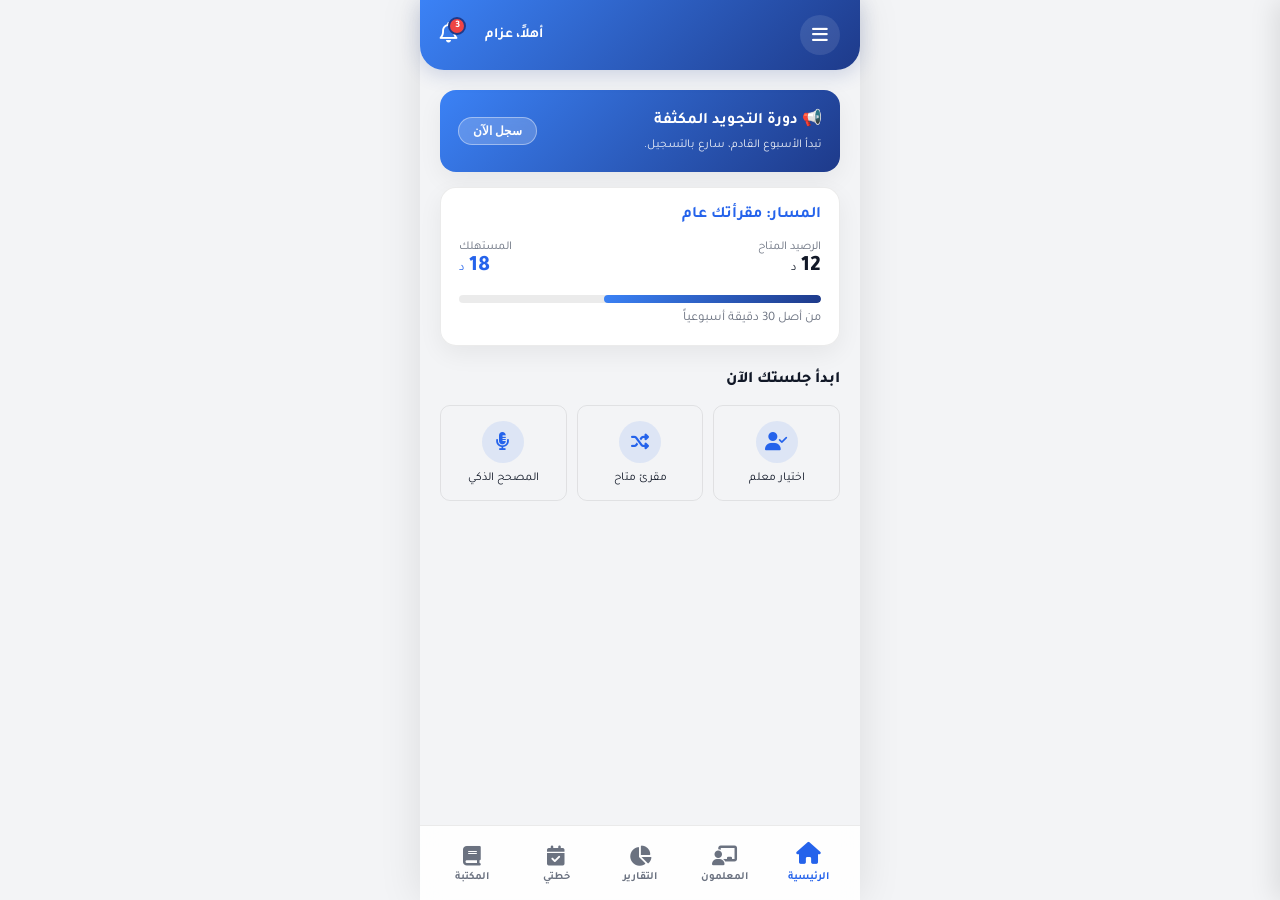
==== commit 727836eb: "Update aslam.html" ====
--- a/aslam.html
+++ b/aslam.html
@@ -2,10 +2,21 @@
 <html lang="ar" dir="rtl">
 <head>
   <meta charset="utf-8" />
-  <meta name="viewport" content="width=device-width,initial-scale=1" />
-  <title>تطبيق تحفيظ القرآن -  </title>
+  <meta name="viewport" content="width=device-width,initial-scale=1,maximum-scale=1,user-scalable=no" />
+  <title>تطبيق تحفيظ القرآن - عزام</title>
+  
+  <!-- ربط أيقونات FontAwesome -->
   <link rel="stylesheet" href="https://cdnjs.cloudflare.com/ajax/libs/font-awesome/6.4.0/css/all.min.css" />
+  
+  <!-- ربط خط عربي عصري كبديل احتياطي قوي لضمان عمل الواجهة في كل مكان -->
+  <link rel="preconnect" href="https://fonts.googleapis.com">
+  <link rel="preconnect" href="https://fonts.gstatic.com" crossorigin>
+  <link href="https://fonts.googleapis.com/css2?family=Tajawal:wght@400;500;700;800&display=swap" rel="stylesheet">
+
   <style>
+    /* --- CSS STYLES --- */
+    
+    /* محاولة استخدام الخط المحلي الخاص بك، وإلا سيتم استخدام Tajawal */
     @font-face {
       font-family: "SF Pro AR Display";
       src: url("/mnt/data/الخطوط للتحفيظ.ttf") format("truetype");
@@ -13,1100 +24,785 @@
       font-style: normal;
     }
 
-    :root{
-      --primary: #1e3a8a;        /* أزرق غامق */
-      --primary-light: #3b82f6;  /* أزرق فاتح */
-      --secondary: #4B0082;
-      --dark: #0a0a0a;          /* خلفية داكنة أكثر للوضع الليلي */
-      --darker: #050505;
-      --light-bg: #ECE6DD;      /* تم تغيير الخلفية الفاتحة إلى #ECE6DD */
-      --card-bg: rgba(255,255,255,0.95);
-      --text: #1E1E1E;
-      --text-light: #FFFFFF;
-      --accent: #2563eb;        /* أزرق متوسط */
-      --success: #10b981;
-      --warning: #f59e0b;
-      --danger: #ef4444;
-      --glass: rgba(255,255,255,0.6);
-      --shadow: 0 6px 18px rgba(0,0,0,0.08);
-      --radius: 16px;
-
-      --nav-height: 72px;
-      --transition: 300ms cubic-bezier(.2,.9,.3,1);
-    }
-
-    /* DARK THEME via attribute on html */
-    html[data-theme="dark"]{
-      --light-bg: #072C49;      /* تم تغيير الخلفية الداكنة إلى #072C49 */
-      --card-bg: rgba(7, 44, 73, 0.95); /* تم تعديل لون البطاقات ليتناسب مع الخلفية الجديدة */
-      --text: #f8fafc;          /* أبيض فاتح للوضع الليلي - تم التعديل للوضوح */
-      --text-light: #ffffff;    /* أبيض نقي لأقصى درجات الوضوح - تم التعديل */
-      --glass: rgba(255,255,255,0.08); /* زيادة الشفافية قليلاً - تم التعديل */
-      --shadow: 0 10px 30px rgba(0,0,0,0.9);
-    }
-
-    *{box-sizing:border-box}
-    body{
-      margin:0;
-      font-family: "SF Pro AR Display", "Segoe UI", Tahoma, system-ui, -apple-system, "Noto Naskh Arabic", "Noto Sans", sans-serif;
-      background: var(--light-bg);
-      color: var(--text);
-      min-height:100vh;
-      display:flex;
-      align-items:stretch;
-      justify-content:center;
-      line-height: 1.6;
-    }
-
-    /* APP container */
-    .app{
+    :root {
+      /* لوحة الألوان الرئيسية */
+      --primary: #1e3a8a;
+      --primary-light: #3b82f6;
+      --primary-gradient: linear-gradient(135deg, var(--primary-light), var(--primary));
+      --accent: #2563eb;
+      --accent-hover: #1d4ed8;
+      
+      /* ألوان الوضع الفاتح (الافتراضي) */
+      --bg-color: #f3f4f6; /* لون رمادي فاتح مريح */
+      --card-bg: rgba(255, 255, 255, 0.95);
+      --text-main: #111827;
+      --text-muted: #6b7280;
+      --border-color: rgba(0, 0, 0, 0.08);
+      --shadow: 0 8px 24px rgba(0,0,0,0.06);
+      --glass-bg: rgba(255, 255, 255, 0.85);
+      
+      /* قياسات عامة */
+      --radius-lg: 24px;
+      --radius-md: 16px;
+      --radius-sm: 10px;
+      --nav-height: 75px;
+      --transition: 0.3s cubic-bezier(0.4, 0, 0.2, 1);
+    }
+
+    /* ألوان الوضع الليلي */
+    html[data-theme="dark"] {
+      --bg-color: #0b1120;
+      --card-bg: #1e293b;
+      --text-main: #f8fafc;
+      --text-muted: #94a3b8;
+      --border-color: rgba(255, 255, 255, 0.05);
+      --shadow: 0 8px 30px rgba(0,0,0,0.4);
+      --glass-bg: rgba(15, 23, 42, 0.85);
+    }
+
+    * { box-sizing: border-box; -webkit-tap-highlight-color: transparent; }
+    
+    body {
+      margin: 0;
+      font-family: "SF Pro AR Display", "Tajawal", system-ui, sans-serif;
+      background: var(--bg-color);
+      color: var(--text-main);
+      display: flex;
+      justify-content: center;
+      min-height: 100vh;
+      overflow-x: hidden;
+      transition: background-color var(--transition), color var(--transition);
+    }
+
+    /* إطار التطبيق يحاكي شاشة الجوال/التابلت */
+    .app-frame {
       width: 100%;
-      max-width:420px;
-      min-height:100vh;
-      display:flex;
-      flex-direction:column;
-      position:relative;
-      background: var(--light-bg);
-    }
-    /* topbar */
-    .topbar{
-      height:70px;
-      display:flex;
-      align-items:center;
-      justify-content: space-between;
-      padding:10px 20px;
-      background: linear-gradient(90deg, var(--primary), var(--primary-light));
-      color: #fff;
-      border-bottom-left-radius:24px;
-      border-bottom-right-radius:24px;
-      box-shadow: var(--shadow);
-    }
-    .hamburger{
-      font-size:20px;
-      background:transparent;
-      border: none;
-      color:inherit;
-      cursor:pointer;
-      width: 40px;
-      height: 40px;
-      border-radius: 50%;
+      max-width: 440px;
+      min-height: 100vh;
+      background: var(--bg-color);
+      position: relative;
+      box-shadow: 0 0 40px rgba(0,0,0,0.1);
+      display: flex;
+      flex-direction: column;
+      transition: background-color var(--transition);
+    }
+
+    /* --- الهيدر (Topbar) --- */
+    .topbar {
+      height: 70px;
       display: flex;
       align-items: center;
-      justify-content: center;
-      transition: all var(--transition);
-    }
-    .hamburger:hover {
+      justify-content: space-between;
+      padding: 0 20px;
+      background: var(--primary-gradient);
+      color: white;
+      border-bottom-left-radius: var(--radius-lg);
+      border-bottom-right-radius: var(--radius-lg);
+      box-shadow: 0 4px 20px rgba(30, 58, 138, 0.2);
+      position: sticky;
+      top: 0;
+      z-index: 50;
+    }
+
+    .hamburger {
       background: rgba(255,255,255,0.1);
-    }
-    .profile {
-      display: flex;
-      align-items: center;
-      width: 100%;
-    }
+      border: none;
+      color: white;
+      width: 40px; height: 40px;
+      border-radius: 50%;
+      font-size: 18px;
+      cursor: pointer;
+      display: flex; align-items: center; justify-content: center;
+      transition: var(--transition);
+    }
+    .hamburger:active { transform: scale(0.9); }
 
     .user-profile {
       display: flex;
       align-items: center;
-      gap: 10px;
-    }
-    .user-profile:hover {
-      background: rgba(255,255,255,0.15);
+      gap: 12px;
     }
     .user-avatar {
-      width: 36px;
-      height: 36px;
+      width: 40px; height: 40px;
       border-radius: 50%;
+      border: 2px solid rgba(255,255,255,0.4);
       object-fit: cover;
-      border: 2px solid rgba(255,255,255,0.3);
-    }
-    .user-name {
-      font-size: 14px;
-      font-weight: 600;
-    }
-
-    .notification {
-      margin-right: auto; /* لأن الاتجاه RTL */
-      position: relative;
-      cursor: pointer;
-    }
-
-    .notification:hover {
-      background: rgba(255,255,255,0.1);
-    }
-    .notification-badge {
-      position: absolute;
-      top: -5px;
-      left: -5px;
-      background: var(--accent);
-      color: rgb(255, 255, 255);
-      border-radius: 50%;
-      width: 18px;
-      height: 18px;
-      font-size: 10px;
-      display: flex;
-      align-items: center;
-      justify-content: center;
-    }
-    /* main content */
-    .container{
-      padding:20px;
-      padding-bottom: calc(var(--nav-height) + 24px);
-      display:block;
-    }
-    
-    .page { display: none; }
-    .page.active { display: block; animation: fadeIn 0.4s ease; }
-    @keyframes fadeIn { from { opacity: 0; } to { opacity: 1; } }
+    }
+    .user-name { font-weight: 700; font-size: 14px; }
+    
+    .notification { position: relative; margin-right: 15px; cursor: pointer; }
+    .notification i { font-size: 20px; }
+    .badge {
+      position: absolute; top: -6px; right: -8px;
+      background: #ef4444; color: white;
+      font-size: 10px; font-weight: bold;
+      width: 18px; height: 18px;
+      display: flex; align-items: center; justify-content: center;
+      border-radius: 50%; border: 2px solid var(--primary);
+    }
+
+    /* --- المحتوى الرئيسي --- */
+    .container {
+      padding: 20px;
+      padding-bottom: calc(var(--nav-height) + 30px);
+      flex: 1;
+    }
+
+    .page { display: none; animation: fadeSlideUp 0.4s ease forwards; }
+    .page.active { display: block; }
+
+    @keyframes fadeSlideUp {
+      from { opacity: 0; transform: translateY(15px); }
+      to { opacity: 1; transform: translateY(0); }
+    }
+
+    /* العناوين والنصوص */
+    h2 { font-size: 20px; margin: 0 0 5px 0; color: var(--text-main); font-weight: 800; }
+    h3 { font-size: 16px; margin: 0 0 5px 0; }
+    .muted { color: var(--text-muted); font-size: 13px; margin: 0 0 15px 0; }
+
+    /* --- البطاقات المشتركة (Bento Style) --- */
+    .card {
+      background: var(--card-bg);
+      border-radius: var(--radius-md);
+      padding: 18px;
+      margin-bottom: 15px;
+      box-shadow: var(--shadow);
+      border: 1px solid var(--border-color);
+      transition: transform 0.2s, box-shadow 0.2s;
+    }
 
     /* لوحة الإعلان */
     .ad-banner {
-      background: linear-gradient(135deg, #1e40af, #3b82f6); /* تدرج أزرق احترافي */
-      border-radius: var(--radius);
-      padding: 18px 20px;
-      margin-bottom: 16px;
+      background: var(--primary-gradient);
       color: white;
-      box-shadow: var(--shadow);
-      display: flex;
-      align-items: center;
-      justify-content: space-between;
-      flex-wrap: wrap;
-      gap: 12px;
-      border: 1px solid rgba(255,255,255,0.1);
-    }
-    .ad-content h3 {
-      margin: 0 0 6px 0;
-      font-size: 16px;
-      font-weight: 600;
-    }
-    .ad-content p {
-      margin: 0;
-      font-size: 13px;
-      opacity: 0.9;
-      line-height: 1.4;
-    }
-    .ad-action {
-      background: rgba(255,255,255,0.25);
-      border: 1px solid rgba(255,255,255,0.4);
-      color: white;
-      padding: 8px 16px;
-      border-radius: 20px;
-      font-size: 12px;
-      cursor: pointer;
-      transition: all var(--transition);
-      font-weight: 600;
-      white-space: nowrap;
-      backdrop-filter: blur(10px);
-    }
-    .ad-action:hover {
-      background: rgba(255,255,255,0.35);
-      transform: translateY(-1px);
-      box-shadow: 0 4px 12px rgba(0,0,0,0.2);
-    }
-
-    /* بطاقة ابدأ بتعلم الفاتحة */
-    .learn-card {
-      background: linear-gradient(135deg, var(--primary-light), var(--primary));
-      border-radius: var(--radius);
-      padding: 16px 20px;
-      margin-bottom: 16px;
-      color: white;
-      box-shadow: var(--shadow);
-      display: flex;
-      align-items: center;
-      justify-content: space-between;
-      cursor: pointer;
-      transition: all var(--transition);
-      min-height: 80px;
-      border: 1px solid rgba(255,255,255,0.1);
-    }
-    .learn-card:hover {
-      transform: translateY(-2px);
-      box-shadow: 0 8px 25px rgba(0,0,0,0.15);
-    }
-    .learn-content h3 {
-      margin: 0 0 4px 0;
-      font-size: 18px;
-      font-weight: 600;
-    }
-    .learn-content p {
-      margin: 0;
-      font-size: 12px;
-      opacity: 0.9;
-    }
-    .learn-arrow {
-      font-size: 18px;
-      opacity: 0.8;
-      transition: all var(--transition);
-    }
-    .learn-card:hover .learn-arrow {
-      transform: translateX(-5px);
-    }
-
-    /* cards */
-    .big-card{
-      background: var(--card-bg);
-      border-radius: var(--radius);
-      padding:20px;
-      box-shadow: var(--shadow);
-      margin-bottom:16px;
-      backdrop-filter: blur(10px);
-      border: 1px solid rgba(255,255,255,0.1);
-    }
-    .big-card h2{
-      margin:0 0 12px 0;
-      font-size: 18px;
-      color: var(--primary);
-      font-weight: 600;
-    }
-    .time-row{
-      display:flex;
-      gap:12px;
-      justify-content:space-between;
-      align-items:center;
-    }
-    .time-col small{display:block; color:var(--text); opacity: 0.7; font-size:12px; margin-bottom: 4px;}
-    .big-num{font-size:20px; font-weight: 700;}
-    .accent{color:var(--accent)}
-
-    .progress-container {
-      margin-top: 16px;
-    }
-    .progress-bar {
-      height: 8px;
-      background: rgba(0,0,0,0.1);
-      border-radius: 4px;
-      overflow: hidden;
-      margin-bottom: 8px;
-      width: 100%;
-    }
-    .progress-fill {
-      height: 100%;
-      background: linear-gradient(90deg, var(--accent), var(--primary));
-      border-radius: 4px;
-      transition: width 0.5s ease;
-    }
-
-    /* start card */
-    .start-card{
-      background:var(--card-bg);
-      border-radius: var(--radius);
-      padding:20px;
-      box-shadow: var(--shadow);
-      margin-bottom: 16px;
-      border: 1px solid rgba(255,255,255,0.1);
-    }
-    .start-header {
-      display: flex;
-      justify-content: space-between;
-      align-items: center;
-      margin-bottom: 20px;
-      position: relative;
-    }
-    .start-header h3{
-      margin:0;
-      font-size: 18px;
-      color: var(--primary);
-      font-weight: 600;
-    }
-    .session-info {
-      position: relative;
-      cursor: pointer;
-      color: var(--primary);
-    }
-    .info-tooltip {
-      position: absolute;
-      bottom: 100%;
-      left: 0;
-      background: var(--dark);
-      color: white;
-      padding: 12px;
-      border-radius: 8px;
-      font-size: 12px;
-      width: 220px;
-      opacity: 0;
-      visibility: hidden;
-      transition: all 0.3s;
-      z-index: 10;
-      box-shadow: 0 4px 12px rgba(0,0,0,0.15);
-      line-height: 1.5;
-    }
-    .session-info:hover .info-tooltip {
-      opacity: 1;
-      visibility: visible;
-    }
-    .actions{
-      display:flex;
-      gap:12px;
-      flex-wrap:wrap;
-    }
-    .action{
-      flex: 1 1 calc(33.333% - 8px);
-      min-width: 100px;
-      padding: 16px 8px;
-      border-radius:12px;
-      background:transparent;
-      border:1px solid rgba(0,0,0,0.08);
-      cursor:pointer;
-      transition: all var(--transition);
-      display: flex;
-      flex-direction: column;
-      align-items: center;
-      gap: 8px;
-      color: var(--text);
-    }
-    .action:hover {
-      transform: translateY(-4px);
-      box-shadow: 0 8px 20px rgba(0,0,0,0.12);
-      border-color: var(--primary-light);
-      background: rgba(59, 130, 246, 0.05);
-    }
-    
-    /* تكملة الكود المقطوع وإضافة الستايلات الناقصة */
+      display: flex; justify-content: space-between; align-items: center;
+      border: none;
+    }
+    .ad-banner p { margin: 0; font-size: 12px; opacity: 0.9; line-height: 1.5; }
+    .btn-light {
+      background: rgba(255,255,255,0.2); border: 1px solid rgba(255,255,255,0.4);
+      color: white; padding: 6px 14px; border-radius: 20px; font-size: 12px;
+      font-weight: bold; cursor: pointer; backdrop-filter: blur(5px);
+    }
+
+    /* بطاقة المسار (التقدم) */
+    .progress-card h3 { color: var(--accent); font-weight: 700; margin-bottom: 15px; }
+    .time-stats { display: flex; justify-content: space-between; margin-bottom: 15px; }
+    .stat-item span { display: block; font-size: 12px; color: var(--text-muted); }
+    .stat-item strong { font-size: 22px; font-weight: 800; }
+    .stat-item strong.highlight { color: var(--accent); }
+    
+    .progress-bar-bg {
+      width: 100%; height: 8px; background: var(--border-color);
+      border-radius: 10px; overflow: hidden;
+    }
+    .progress-bar-fill {
+      height: 100%; background: var(--primary-gradient);
+      border-radius: 10px; width: 0%; transition: width 1s ease-out;
+    }
+
+    /* أزرار الإجراءات السريعة */
+    .actions-grid {
+      display: grid; grid-template-columns: repeat(3, 1fr); gap: 10px; margin-top: 15px;
+    }
+    .action-btn {
+      background: transparent; border: 1px solid var(--border-color);
+      border-radius: var(--radius-sm); padding: 15px 5px;
+      display: flex; flex-direction: column; align-items: center; gap: 8px;
+      color: var(--text-main); font-family: inherit; font-size: 12px; cursor: pointer;
+      transition: var(--transition);
+    }
+    .action-btn:hover, .action-btn:active {
+      border-color: var(--accent); background: rgba(37, 99, 235, 0.05); transform: translateY(-2px);
+    }
     .action-icon {
-      width: 48px;
-      height: 48px;
-      border-radius: 50%;
-      background: linear-gradient(135deg, var(--primary-light), var(--primary));
-      display: flex;
-      align-items: center;
-      justify-content: center;
-      color: white;
-      font-size: 20px;
-    }
-
-    /* Bottom Navigation */
+      width: 42px; height: 42px; border-radius: 50%;
+      background: rgba(37, 99, 235, 0.1); color: var(--accent);
+      display: flex; align-items: center; justify-content: center; font-size: 18px;
+    }
+
+    /* --- صفحة المعلمون --- */
+    .teachers-grid { display: grid; grid-template-columns: repeat(2, 1fr); gap: 15px; }
+    .teacher-card { text-align: center; display: flex; flex-direction: column; align-items: center; }
+    .t-avatar { width: 60px; height: 60px; border-radius: 50%; background: var(--border-color); display: flex; align-items: center; justify-content: center; font-size: 24px; color: var(--text-muted); margin-bottom: 10px; }
+    .t-stars { color: #f59e0b; font-size: 12px; margin-bottom: 12px; }
+    .btn-primary {
+      background: var(--accent); color: white; border: none; width: 100%;
+      padding: 10px; border-radius: var(--radius-sm); font-family: inherit;
+      font-weight: 600; cursor: pointer; transition: var(--transition);
+    }
+    .btn-primary:active { background: var(--accent-hover); transform: scale(0.96); }
+
+    /* --- صفحة التقارير --- */
+    .stats-layout { display: grid; gap: 15px; }
+    .stat-box { display: flex; align-items: center; gap: 15px; }
+    .stat-box .action-icon { width: 50px; height: 50px; font-size: 22px; }
+
+    /* --- صفحة الخطة الدراسية --- */
+    .header-with-btn { display: flex; justify-content: space-between; align-items: center; margin-bottom: 15px; }
+    .btn-add { background: rgba(37, 99, 235, 0.1); color: var(--accent); border: none; padding: 8px 16px; border-radius: 20px; font-weight: 700; cursor: pointer; display: flex; align-items: center; gap: 6px; font-family: inherit; transition: 0.2s;}
+    .btn-add:active { transform: scale(0.95); }
+    
+    .plan-card { position: relative; overflow: hidden; }
+    .plan-header { display: flex; justify-content: space-between; align-items: center; margin-bottom: 10px; }
+    .plan-header h4 { margin: 0; font-size: 15px; }
+    .plan-actions button { background: none; border: none; color: var(--text-muted); cursor: pointer; padding: 5px; font-size: 14px; transition: 0.2s;}
+    .plan-actions button:hover { color: var(--accent); }
+    .plan-actions .btn-delete:hover { color: #ef4444; }
+    .plan-goal-box { background: rgba(0,0,0,0.03); padding: 10px; border-radius: var(--radius-sm); font-size: 13px; margin-top: 10px; border: 1px solid var(--border-color); }
+
+    /* --- صفحة المكتبة --- */
+    .filter-scroll { display: flex; gap: 10px; overflow-x: auto; padding-bottom: 5px; margin-bottom: 15px; scrollbar-width: none; }
+    .filter-scroll::-webkit-scrollbar { display: none; }
+    .filter-btn {
+      white-space: nowrap; padding: 8px 18px; border-radius: 20px; font-family: inherit;
+      border: 1px solid var(--border-color); background: var(--card-bg); color: var(--text-muted);
+      cursor: pointer; font-weight: 600; transition: var(--transition); font-size: 13px;
+    }
+    .filter-btn.active { background: var(--accent); color: white; border-color: var(--accent); }
+    
+    .library-item { display: flex; align-items: center; gap: 15px; }
+    .lib-content { flex: 1; }
+    .lib-content h4 { margin: 0 0 4px 0; font-size: 15px; }
+    .lib-content p { margin: 0 0 6px 0; font-size: 13px; line-height: 1.5; color: var(--text-muted);}
+    .lib-ref { font-size: 10px; background: var(--border-color); padding: 3px 8px; border-radius: 4px; color: var(--text-main); font-weight: bold;}
+    .btn-copy { background: none; border: none; color: var(--text-muted); font-size: 18px; cursor: pointer; transition: 0.2s;}
+    .btn-copy:active { color: var(--accent); transform: scale(1.2); }
+
+    /* --- القائمة الجانبية (Sidebar) --- */
+    .overlay {
+      position: fixed; inset: 0; background: rgba(0,0,0,0.6); z-index: 99;
+      opacity: 0; pointer-events: none; transition: opacity 0.3s ease; backdrop-filter: blur(2px);
+    }
+    .overlay.active { opacity: 1; pointer-events: auto; }
+
+    .sidebar {
+      position: fixed; top: 0; right: 0; width: 280px; height: 100%;
+      background: var(--card-bg); z-index: 100;
+      transform: translateX(100%); transition: transform 0.3s cubic-bezier(0.4, 0, 0.2, 1);
+      box-shadow: -5px 0 25px rgba(0,0,0,0.1);
+      display: flex; flex-direction: column;
+    }
+    .sidebar.active { transform: translateX(0); }
+    
+    .sidebar-header { padding: 25px 20px; border-bottom: 1px solid var(--border-color); display: flex; align-items: center; gap: 15px;}
+    .close-sidebar { margin-right: auto; background: none; border: none; font-size: 22px; color: var(--text-muted); cursor: pointer; }
+    
+    .sidebar-menu { padding: 15px 0; display: flex; flex-direction: column; }
+    .menu-item {
+      padding: 16px 20px; background: none; border: none; text-align: right;
+      font-size: 15px; color: var(--text-main); cursor: pointer; display: flex; align-items: center; gap: 15px;
+      font-family: inherit; font-weight: 500; transition: 0.2s;
+    }
+    .menu-item:hover { background: rgba(0,0,0,0.03); color: var(--accent); }
+    .menu-item i { width: 20px; text-align: center; font-size: 18px; color: var(--text-muted); }
+    .menu-item:hover i { color: var(--accent); }
+    
+    .toggle-switch { position: relative; width: 44px; height: 24px; }
+    .toggle-switch input { opacity: 0; width: 0; height: 0; }
+    .slider { position: absolute; cursor: pointer; inset: 0; background-color: var(--border-color); transition: .4s; border-radius: 24px; }
+    .slider:before { position: absolute; content: ""; height: 18px; width: 18px; left: 3px; bottom: 3px; background-color: white; transition: .4s; border-radius: 50%; box-shadow: 0 2px 4px rgba(0,0,0,0.2); }
+    input:checked + .slider { background-color: var(--accent); }
+    input:checked + .slider:before { transform: translateX(20px); }
+
+    /* --- التنقل السفلي (Bottom Nav) --- */
     .bottom-nav {
-      position: fixed;
-      bottom: 0;
-      width: 100%;
-      max-width: 420px;
-      height: var(--nav-height);
-      background: var(--card-bg);
-      display: flex;
-      justify-content: space-around;
-      align-items: center;
-      border-top: 1px solid rgba(0,0,0,0.05);
-      backdrop-filter: blur(10px);
-      z-index: 100;
-    }
-
-    .nav-item {
-      background: none;
-      border: none;
-      color: var(--text);
-      opacity: 0.5;
-      display: flex;
-      flex-direction: column;
-      align-items: center;
-      font-size: 12px;
-      cursor: pointer;
-      transition: all 0.3s ease;
-    }
-    .nav-item.active { opacity: 1; color: var(--accent); }
-    .nav-item .icon { font-size: 20px; margin-bottom: 4px; }
-
-    /* Side Menu & Overlay */
-    .overlay {
-      position: fixed;
-      inset: 0;
-      background: rgba(0,0,0,0.5);
-      z-index: 999;
-      opacity: 1;
-      transition: opacity 0.3s ease;
-    }
-    .overlay.hidden { display: none; opacity: 0; }
-    
-    .side-menu {
-      position: fixed;
-      top: 0; right: 0;
-      width: 280px; height: 100%;
-      background: var(--card-bg);
-      z-index: 1000;
-      transform: translateX(0);
-      transition: transform 0.3s ease;
-      display: flex;
-      flex-direction: column;
-      box-shadow: -5px 0 15px rgba(0,0,0,0.1);
-    }
-    .side-menu.hidden { transform: translateX(100%); }
-    
-    .side-header {
-      padding: 20px;
-      display: flex;
-      align-items: center;
-      gap: 15px;
-      border-bottom: 1px solid rgba(0,0,0,0.05);
-    }
-    .side-header .avatar img { width: 50px; height: 50px; border-radius: 50%; }
-    .side-user { display: flex; flex-direction: column; }
-    .btn-close { margin-right: auto; background: none; border: none; font-size: 20px; cursor: pointer; color: var(--text); }
-    
-    .side-nav { padding: 10px 0; display: flex; flex-direction: column; }
-    .side-item {
-      padding: 15px 20px; background: none; border: none; text-align: right;
-      font-size: 16px; color: var(--text); cursor: pointer; display: flex; align-items: center; gap: 15px;
-    }
-    .side-item:hover { background: rgba(0,0,0,0.05); }
-    .side-divider { height: 1px; background: rgba(0,0,0,0.05); margin: 10px 0; }
-    
-    /* Toggle Switch */
-    .switch { position: relative; display: inline-block; width: 40px; height: 22px; }
-    .switch input { opacity: 0; width: 0; height: 0; }
-    .slider { position: absolute; cursor: pointer; top: 0; left: 0; right: 0; bottom: 0; background-color: #ccc; transition: .4s; border-radius: 22px; }
-    .slider:before { position: absolute; content: ""; height: 16px; width: 16px; left: 3px; bottom: 3px; background-color: white; transition: .4s; border-radius: 50%; }
-    input:checked + .slider { background-color: var(--accent); }
-    input:checked + .slider:before { transform: translateX(18px); }
-
-    /* Other Sections Styling (Teachers, Stats, Plans, Library) */
-    h2 { margin-top: 0; color: var(--primary); }
-    .muted { color: var(--text); opacity: 0.6; font-size: 14px; }
-    
-    .teachers-grid, .stats-cards { display: flex; flex-direction: column; gap: 15px; margin-top: 20px; }
-    .teacher-card, .stat-card, .plan-card, .library-item {
-      background: var(--card-bg);
-      padding: 15px;
-      border-radius: var(--radius);
-      box-shadow: var(--shadow);
-      border: 1px solid rgba(255,255,255,0.1);
-    }
-    
-    .teacher-card { text-align: center; }
-    .teacher-avatar { width: 60px; height: 60px; border-radius: 50%; background: var(--primary-light); color: white; display: flex; align-items: center; justify-content: center; font-size: 24px; margin: 0 auto 10px; }
-    .teacher-rating { color: #f59e0b; margin-bottom: 15px; }
-    .contact-btn { background: var(--accent); color: white; border: none; padding: 10px 20px; border-radius: 20px; cursor: pointer; width: 100%; transition: all 0.3s; }
-    .contact-btn:hover { background: var(--primary); }
-
-    .stat-card { display: flex; align-items: center; gap: 15px; }
-    .stat-icon { width: 50px; height: 50px; border-radius: 12px; background: rgba(37, 99, 235, 0.1); color: var(--accent); display: flex; align-items: center; justify-content: center; font-size: 24px; }
-    .stat-content h4 { margin: 0 0 5px 0; font-size: 18px; }
-    .stat-content p { margin: 0; color: var(--text); opacity: 0.7; font-size: 14px; }
-
-    .plan-header { display: flex; justify-content: space-between; align-items: center; margin-bottom: 10px; }
-    .add-plan-btn { background: rgba(37, 99, 235, 0.1); color: var(--accent); border: none; padding: 8px 15px; border-radius: 20px; cursor: pointer; font-weight: 600; display: flex; gap: 5px; align-items: center; }
-    
-    .plan-cards { display: flex; flex-direction: column; gap: 15px; margin-top: 20px; }
-    .plan-card-header { display: flex; justify-content: space-between; align-items: center; margin-bottom: 10px; }
-    .plan-card-header h4 { margin: 0; }
-    .plan-actions button { background: none; border: none; cursor: pointer; padding: 5px; color: var(--text); opacity: 0.6; }
-    .plan-actions button:hover { opacity: 1; color: var(--accent); }
-    .plan-actions .delete-plan:hover { color: var(--danger); }
-    .plan-progress span { font-size: 12px; color: var(--text); opacity: 0.8; }
-    .plan-goal { margin-top: 10px; font-size: 14px; background: rgba(0,0,0,0.03); padding: 10px; border-radius: 8px; }
-
-    /* Modal */
-    .modal { position: fixed; inset: 0; z-index: 1001; display: flex; align-items: center; justify-content: center; }
-    .modal-content { background: var(--card-bg); width: 90%; max-width: 400px; border-radius: var(--radius); padding: 20px; box-shadow: var(--shadow); }
+      position: absolute; bottom: 0; width: 100%; height: var(--nav-height);
+      background: var(--glass-bg); backdrop-filter: blur(12px); -webkit-backdrop-filter: blur(12px);
+      border-top: 1px solid var(--border-color);
+      display: flex; justify-content: space-between; align-items: center;
+      padding: 0 10px; z-index: 50;
+      padding-bottom: env(safe-area-inset-bottom); /* لدعم شاشات الايفون */
+    }
+    .nav-btn {
+      flex: 1; background: none; border: none; color: var(--text-muted);
+      display: flex; flex-direction: column; align-items: center; justify-content: center;
+      gap: 5px; font-family: inherit; cursor: pointer; transition: 0.3s;
+      height: 100%; padding-top: 5px;
+    }
+    .nav-btn i { font-size: 20px; transition: 0.3s; }
+    .nav-btn span { font-size: 11px; font-weight: 600; }
+    .nav-btn.active { color: var(--accent); }
+    .nav-btn.active i { transform: translateY(-3px) scale(1.1); }
+
+    /* --- Modal (النافذة المنبثقة) --- */
+    .modal {
+      position: fixed; inset: 0; z-index: 200; display: none; align-items: center; justify-content: center;
+      padding: 20px; background: rgba(0,0,0,0.5); backdrop-filter: blur(3px);
+    }
+    .modal.active { display: flex; animation: fadeIn 0.3s ease; }
+    .modal-content {
+      background: var(--card-bg); width: 100%; max-width: 360px;
+      border-radius: var(--radius-lg); padding: 25px; box-shadow: var(--shadow);
+      transform: scale(0.95); animation: scaleUp 0.3s forwards;
+    }
+    @keyframes scaleUp { to { transform: scale(1); } }
+    @keyframes fadeIn { from { opacity: 0; } to { opacity: 1; } }
+
     .modal-header { display: flex; justify-content: space-between; align-items: center; margin-bottom: 20px; }
-    .modal-header h3 { margin: 0; }
-    .close-modal { background: none; border: none; font-size: 24px; cursor: pointer; color: var(--text); }
+    .modal-header h3 { font-size: 18px; margin: 0; }
+    .close-modal { background: none; border: none; font-size: 24px; color: var(--text-muted); cursor: pointer; }
+    
     .form-group { margin-bottom: 15px; }
-    .form-group label { display: block; margin-bottom: 5px; font-weight: 600; font-size: 14px; }
-    .form-group input, .form-group textarea, .form-group select { width: 100%; padding: 10px; border-radius: 8px; border: 1px solid rgba(0,0,0,0.1); background: var(--light-bg); color: var(--text); font-family: inherit; }
-    .submit-plan { width: 100%; padding: 12px; background: var(--accent); color: white; border: none; border-radius: 8px; font-weight: 600; cursor: pointer; margin-top: 10px; }
-
-    /* Library */
-    .library-categories { display: flex; gap: 10px; overflow-x: auto; padding-bottom: 10px; margin: 20px 0; scrollbar-width: none; }
-    .library-categories::-webkit-scrollbar { display: none; }
-    .category-btn { white-space: nowrap; padding: 8px 16px; border-radius: 20px; border: 1px solid rgba(0,0,0,0.1); background: transparent; color: var(--text); cursor: pointer; transition: all 0.3s; }
-    .category-btn.active { background: var(--accent); color: white; border-color: var(--accent); }
-    
-    .library-content { display: flex; flex-direction: column; gap: 15px; }
-    .library-item { display: flex; align-items: center; gap: 15px; }
-    .item-icon { width: 45px; height: 45px; border-radius: 50%; background: rgba(37, 99, 235, 0.1); color: var(--accent); display: flex; align-items: center; justify-content: center; font-size: 20px; flex-shrink: 0; }
-    .item-content { flex: 1; }
-    .item-content h4 { margin: 0 0 5px 0; font-size: 16px; }
-    .item-content p { margin: 0 0 5px 0; font-size: 13px; line-height: 1.4; }
-    .item-reference { font-size: 11px; color: var(--text); opacity: 0.6; background: rgba(0,0,0,0.05); padding: 2px 6px; border-radius: 4px; }
-    .item-action { background: none; border: none; color: var(--text); opacity: 0.4; cursor: pointer; font-size: 18px; }
-    .item-action:hover { opacity: 1; color: var(--accent); }
+    .form-group label { display: block; margin-bottom: 8px; font-size: 13px; font-weight: 700; }
+    .form-control {
+      width: 100%; padding: 12px 15px; border-radius: var(--radius-sm);
+      border: 1px solid var(--border-color); background: var(--bg-color); color: var(--text-main);
+      font-family: inherit; font-size: 14px; outline: none; transition: border 0.3s;
+    }
+    .form-control:focus { border-color: var(--accent); }
+    textarea.form-control { resize: vertical; min-height: 80px; }
+
+    /* --- Toasts (الاشعارات المنبثقة) --- */
+    .toast-container {
+      position: fixed; bottom: 90px; left: 50%; transform: translateX(-50%);
+      display: flex; flex-direction: column; gap: 10px; z-index: 1000; pointer-events: none;
+    }
+    .toast {
+      background: rgba(17, 24, 39, 0.9); color: white; padding: 10px 20px;
+      border-radius: 30px; font-size: 13px; font-weight: 600; text-align: center;
+      box-shadow: 0 4px 15px rgba(0,0,0,0.2); backdrop-filter: blur(5px);
+      animation: slideUpToast 0.3s ease forwards, fadeOutToast 0.3s ease 2.5s forwards;
+    }
+    @keyframes slideUpToast { from { opacity: 0; transform: translateY(20px); } to { opacity: 1; transform: translateY(0); } }
+    @keyframes fadeOutToast { from { opacity: 1; } to { opacity: 0; } }
+
   </style>
 </head>
 <body>
 
-  <div id="overlay" class="overlay hidden"></div>
-  <aside id="sideMenu" class="side-menu hidden" aria-hidden="true">
-    <div class="side-header">
-      <div class="avatar">
-        <img src="azampo.jpg" alt="avatar" onerror="this.src='https://via.placeholder.com/50'" />
+  <!-- إطار التطبيق الخارجي -->
+  <div class="app-frame">
+
+    <!-- طبقة التظليل للخلفية -->
+    <div id="overlay" class="overlay"></div>
+
+    <!-- القائمة الجانبية -->
+    <aside id="sidebar" class="sidebar">
+      <div class="sidebar-header">
+        <img src="azampo.jpg" alt="صورة المستخدم" class="user-avatar" onerror="this.src='https://ui-avatars.com/api/?name=عزام+سليمان&background=3b82f6&color=fff'">
+        <div>
+          <div style="font-weight: 700; font-size: 15px;">عزام بن سليمان</div>
+          <div style="font-size: 12px; color: var(--text-muted);">طالب - مقرأة عام</div>
+        </div>
+        <button id="closeSidebar" class="close-sidebar"><i class="fas fa-times"></i></button>
       </div>
-      <div class="side-user">
-        <strong>اهلا عزام بن سليمان</strong>
-        <span class="muted"> طالب</span>
+      <div class="sidebar-menu">
+        <button class="menu-item"><i class="fas fa-user-circle"></i> الملف الشخصي</button>
+        <button class="menu-item"><i class="fas fa-chart-line"></i> الإحصائيات المتقدمة</button>
+        <button class="menu-item" id="menuPlanBtn"><i class="fas fa-calendar-alt"></i> إدارة الخطط</button>
+        <div style="height: 1px; background: var(--border-color); margin: 10px 20px;"></div>
+        <div class="menu-item" style="justify-content: space-between;">
+          <div style="display: flex; align-items: center; gap: 15px;">
+            <i class="fas fa-moon"></i> الوضع الليلي
+          </div>
+          <label class="toggle-switch">
+            <input type="checkbox" id="themeToggle">
+            <span class="slider"></span>
+          </label>
+        </div>
+        <div style="height: 1px; background: var(--border-color); margin: 10px 20px;"></div>
+        <button class="menu-item"><i class="fas fa-cog"></i> الإعدادات</button>
+        <button class="menu-item" style="color: #ef4444;"><i class="fas fa-sign-out-alt" style="color: #ef4444;"></i> تسجيل الخروج</button>
       </div>
-      <button id="closeMenu" class="btn-close" aria-label="إغلاق القائمة">
-        <i class="fas fa-times"></i>
+    </aside>
+
+    <!-- الشريط العلوي -->
+    <header class="topbar">
+      <button id="openSidebar" class="hamburger"><i class="fas fa-bars"></i></button>
+      <div class="user-profile">
+        <span class="user-name">أهلاً، عزام</span>
+        <div class="notification" onclick="showToast('لا توجد إشعارات جديدة')">
+          <i class="far fa-bell"></i>
+          <span class="badge">3</span>
+        </div>
+      </div>
+    </header>
+
+    <!-- حاوية الصفحات -->
+    <main class="container">
+      
+      <!-- 1. الرئيسية -->
+      <section id="homePage" class="page active">
+        <div class="card ad-banner">
+          <div>
+            <h3>📢 دورة التجويد المكثفة</h3>
+            <p>تبدأ الأسبوع القادم، سارع بالتسجيل.</p>
+          </div>
+          <button class="btn-light" onclick="showToast('تم تحويلك لصفحة التسجيل')">سجل الآن</button>
+        </div>
+
+        <div class="card progress-card">
+          <h3>المسار: مقرأتك عام</h3>
+          <div class="time-stats">
+            <div class="stat-item">
+              <span>الرصيد المتاح</span>
+              <strong>12 <small style="font-size:12px;font-weight:normal;">د</small></strong>
+            </div>
+            <div class="stat-item" style="text-align: left;">
+              <span>المستهلك</span>
+              <strong class="highlight">18 <small style="font-size:12px;font-weight:normal;">د</small></strong>
+            </div>
+          </div>
+          <div class="progress-bar-bg">
+            <div class="progress-bar-fill" id="mainProgress" style="width: 0%"></div>
+          </div>
+          <div class="muted" style="margin-top: 8px; margin-bottom:0;">من أصل 30 دقيقة أسبوعياً</div>
+        </div>
+
+        <h2 style="margin-top: 25px; font-size: 16px;">ابدأ جلستك الآن</h2>
+        <div class="actions-grid">
+          <button class="action-btn" onclick="switchPage('teachersPage')">
+            <div class="action-icon"><i class="fas fa-user-check"></i></div>
+            اختيار معلم
+          </button>
+          <button class="action-btn" onclick="showToast('جاري البحث عن مقرئ متاح...')">
+            <div class="action-icon"><i class="fas fa-random"></i></div>
+            مقرئ متاح
+          </button>
+          <button class="action-btn" onclick="showToast('ميزة المصحح الذكي قريباً')">
+            <div class="action-icon"><i class="fas fa-microphone-alt"></i></div>
+            المصحح الذكي
+          </button>
+        </div>
+      </section>
+
+      <!-- 2. المعلمون -->
+      <section id="teachersPage" class="page">
+        <h2>المعلمون المتاحون</h2>
+        <p class="muted">اختر المعلم المناسب لجلسة التسميع الخاصة بك.</p>
+        
+        <div class="teachers-grid">
+          <div class="card teacher-card">
+            <div class="t-avatar"><i class="fas fa-user-tie"></i></div>
+            <h3>الشيخ أحمد</h3>
+            <div class="t-stars">★★★★★</div>
+            <p class="muted" style="margin-bottom:15px; font-size:12px;">إجازة في حفص</p>
+            <button class="btn-primary" onclick="showToast('تم إرسال طلب الجلسة للشيخ أحمد')">طلب جلسة</button>
+          </div>
+          <div class="card teacher-card">
+            <div class="t-avatar"><i class="fas fa-user-graduate"></i></div>
+            <h3>د. محمد صالح</h3>
+            <div class="t-stars">★★★★☆</div>
+            <p class="muted" style="margin-bottom:15px; font-size:12px;">مختص بالتجويد</p>
+            <button class="btn-primary" onclick="showToast('تم إرسال طلب الجلسة لد.محمد')">طلب جلسة</button>
+          </div>
+        </div>
+      </section>
+
+      <!-- 3. التقارير -->
+      <section id="statsPage" class="page">
+        <h2>إحصائياتي</h2>
+        <p class="muted">نظرة عامة على تقدمك وإنجازاتك.</p>
+        
+        <div class="stats-layout">
+          <div class="card stat-box">
+            <div class="action-icon" style="background: rgba(16, 185, 129, 0.1); color: #10b981;"><i class="fas fa-book-open"></i></div>
+            <div>
+              <h3 style="font-size: 22px; font-weight:800; margin:0;">3 أجزاء</h3>
+              <span class="muted">مقدار الحفظ الإجمالي</span>
+            </div>
+          </div>
+          <div class="card stat-box">
+            <div class="action-icon" style="background: rgba(245, 158, 11, 0.1); color: #f59e0b;"><i class="fas fa-clock"></i></div>
+            <div>
+              <h3 style="font-size: 22px; font-weight:800; margin:0;">45 ساعة</h3>
+              <span class="muted">إجمالي وقت الجلسات</span>
+            </div>
+          </div>
+          <div class="card stat-box">
+            <div class="action-icon" style="background: rgba(139, 92, 246, 0.1); color: #8b5cf6;"><i class="fas fa-award"></i></div>
+            <div>
+              <h3 style="font-size: 22px; font-weight:800; margin:0;">12</h3>
+              <span class="muted">وسام إنجاز</span>
+            </div>
+          </div>
+        </div>
+      </section>
+
+      <!-- 4. خطتي -->
+      <section id="planPage" class="page">
+        <div class="header-with-btn">
+          <h2>خطتي الدراسية</h2>
+          <button class="btn-add" onclick="openPlanModal()"><i class="fas fa-plus"></i> خطة جديدة</button>
+        </div>
+        
+        <div id="plansContainer">
+          <div class="card plan-card" id="plan-1">
+            <div class="plan-header">
+              <h4 style="color:var(--primary);">حفظ الجزء الأول</h4>
+              <div class="plan-actions">
+                <button onclick="editPlan(1, 'حفظ الجزء الأول', 'حفظ 20 صفحة بإتقان')"><i class="fas fa-pen"></i></button>
+                <button class="btn-delete" onclick="deletePlan(1)"><i class="fas fa-trash"></i></button>
+              </div>
+            </div>
+            <div style="display:flex; justify-content:space-between; font-size:12px; margin-bottom:5px;">
+              <span>التقدم</span> <span style="font-weight:bold; color:var(--accent);">65%</span>
+            </div>
+            <div class="progress-bar-bg" style="height:6px;">
+              <div class="progress-bar-fill" style="width: 65%;"></div>
+            </div>
+            <div class="plan-goal-box">الهدف: حفظ 20 صفحة بإتقان</div>
+          </div>
+        </div>
+      </section>
+
+      <!-- 5. المكتبة -->
+      <section id="libraryPage" class="page">
+        <h2>المكتبة الإسلامية</h2>
+        <div class="filter-scroll">
+          <button class="filter-btn active" onclick="filterLib('all', this)">الكل</button>
+          <button class="filter-btn" onclick="filterLib('prayer', this)">أدعية</button>
+          <button class="filter-btn" onclick="filterLib('hadith', this)">أحاديث</button>
+          <button class="filter-btn" onclick="filterLib('azkar', this)">أذكار</button>
+        </div>
+        
+        <div id="libraryContainer">
+          <div class="card library-item" data-type="prayer">
+            <div class="action-icon"><i class="fas fa-hands-praying"></i></div>
+            <div class="lib-content">
+              <h4>دعاء المذاكرة</h4>
+              <p>اللهم إني أسألك فهم النبيين وحفظ المرسلين.</p>
+              <span class="lib-ref">دعاء مأثور</span>
+            </div>
+            <button class="btn-copy" onclick="copyText('اللهم إني أسألك فهم النبيين وحفظ المرسلين.', this)"><i class="far fa-copy"></i></button>
+          </div>
+
+          <div class="card library-item" data-type="hadith">
+            <div class="action-icon" style="color:#10b981; background:rgba(16,185,129,0.1);"><i class="fas fa-book-open"></i></div>
+            <div class="lib-content">
+              <h4>فضل القرآن</h4>
+              <p>خيركم من تعلم القرآن وعلمه.</p>
+              <span class="lib-ref">رواه البخاري</span>
+            </div>
+            <button class="btn-copy" onclick="copyText('خيركم من تعلم القرآن وعلمه.', this)"><i class="far fa-copy"></i></button>
+          </div>
+
+          <div class="card library-item" data-type="azkar">
+            <div class="action-icon" style="color:#f59e0b; background:rgba(245,158,11,0.1);"><i class="fas fa-sun"></i></div>
+            <div class="lib-content">
+              <h4>الصباح</h4>
+              <p>أصبحنا وأصبح الملك لله، والحمد لله.</p>
+              <span class="lib-ref">حصن المسلم</span>
+            </div>
+            <button class="btn-copy" onclick="copyText('أصبحنا وأصبح الملك لله، والحمد لله.', this)"><i class="far fa-copy"></i></button>
+          </div>
+        </div>
+      </section>
+
+    </main>
+
+    <!-- التنقل السفلي -->
+    <nav class="bottom-nav">
+      <button class="nav-btn active" data-target="homePage">
+        <i class="fas fa-home"></i><span>الرئيسية</span>
       </button>
-    </div>
-
-    <nav class="side-nav">
-      <button class="side-item">
-        <i class="fas fa-user"></i>
-        <span>ملفي</span>
+      <button class="nav-btn" data-target="teachersPage">
+        <i class="fas fa-chalkboard-teacher"></i><span>المعلمون</span>
       </button>
-      <button class="side-item">
-        <i class="fas fa-bell"></i>
-        <span>الإشعارات</span>
+      <button class="nav-btn" data-target="statsPage">
+        <i class="fas fa-chart-pie"></i><span>التقارير</span>
       </button>
-      <button class="side-item" id="openPlanFromMenu">
-        <i class="fas fa-calendar-alt"></i>
-        <span>خطتي</span>
+      <button class="nav-btn" data-target="planPage">
+        <i class="fas fa-calendar-check"></i><span>خطتي</span>
       </button>
-      <div class="side-divider"></div>
-      <div class="side-item row" style="justify-content: space-between;">
-        <span>الوضع الليلي</span>
-        <label class="switch">
-          <input id="themeToggle" type="checkbox" />
-          <span class="slider"></span>
-        </label>
-      </div>
-      <div class="side-divider"></div>
-      <button class="side-item">
-        <i class="fas fa-cog"></i>
-        <span>الإعدادات</span>
-      </button>
-      <button class="side-item">
-        <i class="fas fa-question-circle"></i>
-        <span>مساعدة</span>
+      <button class="nav-btn" data-target="libraryPage">
+        <i class="fas fa-book"></i><span>المكتبة</span>
       </button>
     </nav>
-  </aside>
-
-  <div class="app">
-    <header class="topbar">
-      <button id="hamburger" class="hamburger" aria-label="قائمة">
-        <i class="fas fa-bars"></i>
-      </button>
-      
-      <div class="profile">
-        <div class="user-profile">
-          <img src="azampo.jpg" alt="عزام" class="user-avatar" onerror="this.src='https://via.placeholder.com/36'" />
-          <span class="user-name">اهلا عزام بن سليمان</span>
-        </div>
-        <div class="notification">
-          <i class="fas fa-bell"></i>
-          <span class="notification-badge">3</span>
-        </div>
+
+    <!-- نافذة إضافة/تعديل خطة -->
+    <div id="planModal" class="modal">
+      <div class="modal-content">
+        <div class="modal-header">
+          <h3 id="modalTitle">إضافة خطة</h3>
+          <button class="close-modal" onclick="closePlanModal()"><i class="fas fa-times"></i></button>
+        </div>
+        <input type="hidden" id="planIdInput">
+        <div class="form-group">
+          <label>عنوان الخطة</label>
+          <input type="text" id="planTitleInput" class="form-control" placeholder="مثال: مراجعة سورة البقرة">
+        </div>
+        <div class="form-group">
+          <label>الهدف من الخطة</label>
+          <textarea id="planGoalInput" class="form-control" placeholder="اكتب هدفك هنا..."></textarea>
+        </div>
+        <button class="btn-primary" onclick="savePlan()">حفظ الخطة</button>
       </div>
-    </header>
-
-    <main class="container">
-      <section id="homePage" class="page active">
-        <div class="ad-banner">
-          <div class="ad-content">
-            <h3>📢 إعلان هام من المشرف</h3>
-            <p>انضم إلى دورة التجويد المكثفة التي تبدأ الأسبوع القادم. احجز مكانك الآن!</p>
-          </div>
-          <button class="ad-action">تعرف أكثر</button>
-        </div>
-
-        <div class="learn-card">
-          <div class="learn-content">
-            <h3>ابدأ بتعلم الفاتحة</h3>
-            <p>انطلق في رحلة تعلم سورة الفاتحة مع أفضل المعلمين</p>
-          </div>
-          <div class="learn-arrow">
-            <i class="fas fa-arrow-left"></i>
-          </div>
-        </div>
-
-        <div class="big-card">
-          <h2>المسار: مقرأتك عام</h2>
-          <div class="time-row">
-            <div class="time-col">
-              <small>الدقائق المتاحة</small>
-              <strong class="big-num">12 دقيقة</strong>
-            </div>
-            <div class="time-col">
-              <small>الدقائق المستهلكة</small>
-              <strong class="big-num accent">18 دقيقة</strong>
-            </div>
-          </div>
-          <div class="progress-container">
-            <div class="progress-bar">
-              <div class="progress-fill" style="width: 60%"></div>
-            </div>
-            <p class="muted" style="margin: 5px 0 0 0; font-size: 12px;">إجمالي الرصيد: 30 دقيقة</p>
-          </div>
-        </div>
-
-        <div class="start-card">
-          <div class="start-header">
-            <h3>ابدأ جلستك</h3>
-            <div class="session-info">
-              <i class="fas fa-info-circle"></i>
-              <div class="info-tooltip">
-                اختر طريقة البدء المناسبة لك. يمكنك اختيار معلم محدد أو ترك النظام يختار لك.
-              </div>
-            </div>
-          </div>
-          <div class="actions">
-            <button class="action">
-              <div class="action-icon">
-                <i class="fas fa-user-check"></i>
-              </div>
-              <span>اختر معلمك بنفسك</span>
-            </button>
-            <button class="action">
-              <div class="action-icon">
-                <i class="fas fa-random"></i>
-              </div>
-              <span>اختر لي مقرئاً متاحاً</span>
-            </button>
-            <button class="action">
-              <div class="action-icon">
-                <i class="fas fa-quran"></i>
-              </div>
-              <span>المصحح الذكي</span>
-            </button>
-          </div>
-        </div>
-      </section>
-
-      <section id="teachersPage" class="page">
-        <h2>المعلمون</h2>
-        <p class="muted">قائمة معلميك المتاحة — تواصل مع المعلمين مباشرة</p>
-        
-        <div class="teachers-grid">
-          <div class="teacher-card">
-            <div class="teacher-avatar">
-              <i class="fas fa-user-tie"></i>
-            </div>
-            <h4>الشيخ أحمد</h4>
-            <p class="muted">متخصص في التجويد</p>
-            <div class="teacher-rating">
-              <i class="fas fa-star"></i>
-              <i class="fas fa-star"></i>
-              <i class="fas fa-star"></i>
-              <i class="fas fa-star"></i>
-              <i class="fas fa-star-half-alt"></i>
-            </div>
-            <button class="contact-btn">تواصل مع المعلم</button>
-          </div>
-          
-          <div class="teacher-card">
-            <div class="teacher-avatar">
-              <i class="fas fa-user-graduate"></i>
-            </div>
-            <h4>الدكتور محمد</h4>
-            <p class="muted">خبير في التفسير</p>
-            <div class="teacher-rating">
-              <i class="fas fa-star"></i>
-              <i class="fas fa-star"></i>
-              <i class="fas fa-star"></i>
-              <i class="fas fa-star"></i>
-              <i class="fas fa-star"></i>
-            </div>
-            <button class="contact-btn">تواصل مع المعلم</button>
-          </div>
-        </div>
-      </section>
-
-      <section id="statsPage" class="page">
-        <h2>تقارير</h2>
-        <p class="muted">إحصاءات متقدمة لتقدمك</p>
-        
-        <div class="stats-cards">
-          <div class="stat-card">
-            <div class="stat-icon">
-              <i class="fas fa-clock"></i>
-            </div>
-            <div class="stat-content">
-              <h4>٤٥ ساعة</h4>
-              <p>وقت الدراسة</p>
-            </div>
-          </div>
-          
-          <div class="stat-card">
-            <div class="stat-icon">
-              <i class="fas fa-book"></i>
-            </div>
-            <div class="stat-content">
-              <h4>٣ أجزاء</h4>
-              <p>تم حفظها</p>
-            </div>
-          </div>
-        </div>
-      </section>
-
-      <section id="planPage" class="page">
-        <div class="plan-header">
-          <h2>خطتي</h2>
-          <button class="add-plan-btn" id="addPlanBtn">
-            <i class="fas fa-plus"></i>
-            إضافة خطة جديدة
-          </button>
-        </div>
-        <p class="muted">إدارة خططك الدراسية وتتبع تقدمك</p>
-        
-        <div class="plan-cards" id="planCardsContainer">
-          <div class="plan-card" data-plan-id="1">
-            <div class="plan-card-header">
-              <h4>خطة حفظ الجزء الأول</h4>
-              <div class="plan-actions">
-                <button class="edit-plan" data-plan-id="1"><i class="fas fa-edit"></i></button>
-                <button class="delete-plan" data-plan-id="1"><i class="fas fa-trash"></i></button>
-              </div>
-            </div>
-            <div class="plan-progress">
-              <div class="progress-bar">
-                <div class="progress-fill" style="width: 65%"></div>
-              </div>
-              <span>65% مكتمل</span>
-            </div>
-            <div class="plan-goal">
-              <strong>الهدف:</strong> حفظ 20 صفحة خلال شهر
-            </div>
-          </div>
-          
-          <div class="plan-card" data-plan-id="2">
-            <div class="plan-card-header">
-              <h4>دروس التجويد</h4>
-              <div class="plan-actions">
-                <button class="edit-plan" data-plan-id="2"><i class="fas fa-edit"></i></button>
-                <button class="delete-plan" data-plan-id="2"><i class="fas fa-trash"></i></button>
-              </div>
-            </div>
-            <div class="plan-progress">
-              <div class="progress-bar">
-                <div class="progress-fill" style="width: 30%"></div>
-              </div>
-              <span>30% مكتمل</span>
-            </div>
-            <div class="plan-goal">
-              <strong>الهدف:</strong> إتقان أحكام التجويد الأساسية
-            </div>
-          </div>
-        </div>
-
-        <div id="planModal" class="modal hidden">
-          <div class="modal-content">
-            <div class="modal-header">
-              <h3 id="modalTitle">إضافة خطة جديدة</h3>
-              <button class="close-modal" id="closeModal">&times;</button>
-            </div>
-            <div class="modal-body">
-              <div class="form-group">
-                <label for="planTitle">عنوان الخطة</label>
-                <input type="text" id="planTitle" placeholder="أدخل عنوان الخطة">
-              </div>
-              <div class="form-group">
-                <label for="planGoal">الهدف</label>
-                <textarea id="planGoal" placeholder="حدد الهدف من هذه الخطة"></textarea>
-              </div>
-              <div class="form-group">
-                <label for="planDuration">المدة الزمنية</label>
-                <select id="planDuration">
-                  <option value="1">أسبوع واحد</option>
-                  <option value="2">أسبوعين</option>
-                  <option value="4">شهر واحد</option>
-                  <option value="8">شهرين</option>
-                  <option value="12">ثلاثة أشهر</option>
-                </select>
-              </div>
-              <button class="submit-plan" id="submitPlanBtn">إضافة الخطة</button>
-            </div>
-          </div>
-        </div>
-      </section>
-
-      <section id="libraryPage" class="page">
-        <h2>مكتبة الأدعية والأحاديث</h2>
-        <p class="muted">مجموعة مختارة من الأدعية والأحاديث النبوية</p>
-        
-        <div class="library-categories">
-          <button class="category-btn active" data-category="all">الكل</button>
-          <button class="category-btn" data-category="prayers">أدعية</button>
-          <button class="category-btn" data-category="hadith">أحاديث</button>
-          <button class="category-btn" data-category="morning">أذكار الصباح</button>
-          <button class="category-btn" data-category="evening">أذكار المساء</button>
-        </div>
-        
-        <div class="library-content">
-          <div class="library-item" data-category="prayers">
-            <div class="item-icon">
-              <i class="fas fa-hands-praying"></i>
-            </div>
-            <div class="item-content">
-              <h4>دعاء بداية الدراسة</h4>
-              <p>اللهم إني أسألك فهم النبيين، وحفظ المرسلين، والملائكة المقربين</p>
-              <span class="item-reference">رواه الترمذي</span>
-            </div>
-            <button class="item-action">
-              <i class="fas fa-bookmark"></i>
-            </button>
-          </div>
-          
-          <div class="library-item" data-category="hadith">
-            <div class="item-icon">
-              <i class="fas fa-book-quran"></i>
-            </div>
-            <div class="item-content">
-              <h4>فضل تعلم القرآن</h4>
-              <p>خيركم من تعلم القرآن وعلمه</p>
-              <span class="item-reference">رواه البخاري</span>
-            </div>
-            <button class="item-action">
-              <i class="fas fa-bookmark"></i>
-            </button>
-          </div>
-          
-          <div class="library-item" data-category="morning">
-            <div class="item-icon">
-              <i class="fas fa-sun"></i>
-            </div>
-            <div class="item-content">
-              <h4>أذكار الصباح</h4>
-              <p>أصبحنا وأصبح الملك لله، والحمد لله، لا إله إلا الله وحده لا شريك له</p>
-              <span class="item-reference">مسلم</span>
-            </div>
-            <button class="item-action">
-              <i class="fas fa-bookmark"></i>
-            </button>
-          </div>
-          
-          <div class="library-item" data-category="evening">
-            <div class="item-icon">
-              <i class="fas fa-moon"></i>
-            </div>
-            <div class="item-content">
-              <h4>أذكار المساء</h4>
-              <p>أمسينا وأمسى الملك لله، والحمد لله، لا إله إلا الله وحده لا شريك له</p>
-              <span class="item-reference">مسلم</span>
-            </div>
-            <button class="item-action">
-              <i class="fas fa-bookmark"></i>
-            </button>
-          </div>
-        </div>
-      </section>
-    </main>
-
-    <nav class="bottom-nav" role="navigation" aria-label="قائمة التنقل السفلية">
-      <button class="nav-item active" data-target="homePage" aria-label="الرئيسية">
-        <span class="icon"><i class="fas fa-home"></i></span>
-        <span class="label">الرئيسية</span>
-      </button>
-      <button class="nav-item" data-target="teachersPage" aria-label="المعلمون">
-        <span class="icon"><i class="fas fa-chalkboard-teacher"></i></span>
-        <span class="label">المعلمون</span>
-      </button>
-      <button class="nav-item" data-target="statsPage" aria-label="تقاريري">
-        <span class="icon"><i class="fas fa-chart-bar"></i></span>
-        <span class="label">تقاريري</span>
-      </button>
-      <button class="nav-item" data-target="planPage" id="openPlan" aria-label="خطتي">
-        <span class="icon"><i class="fas fa-calendar-alt"></i></span>
-        <span class="label">خطتي</span>
-      </button>
-      <button class="nav-item" data-target="libraryPage" aria-label="المكتبة">
-        <span class="icon"><i class="fas fa-book-open"></i></span>
-        <span class="label">المكتبة</span>
-      </button>
-    </nav>
-  </div>
+    </div>
+
+    <!-- حاوية الاشعارات -->
+    <div id="toastContainer" class="toast-container"></div>
+
+  </div> <!-- End App Frame -->
 
   <script>
-    // elements
-    const hamburger = document.getElementById('hamburger');
-    const sideMenu = document.getElementById('sideMenu');
+    /* --- JAVASCRIPT LOGIC --- */
+
+    // 1. إدارة التنقل بين الصفحات
+    const navButtons = document.querySelectorAll('.nav-btn');
+    const pages = document.querySelectorAll('.page');
+
+    function switchPage(targetId) {
+      // تحديث أزرار التنقل
+      navButtons.forEach(btn => {
+        if(btn.dataset.target === targetId) btn.classList.add('active');
+        else btn.classList.remove('active');
+      });
+
+      // تحديث الصفحات
+      pages.forEach(page => {
+        page.classList.remove('active');
+      });
+      document.getElementById(targetId).classList.add('active');
+      window.scrollTo(0,0);
+    }
+
+    navButtons.forEach(btn => {
+      btn.addEventListener('click', () => switchPage(btn.dataset.target));
+    });
+
+    // 2. إدارة القائمة الجانبية (Sidebar)
+    const sidebar = document.getElementById('sidebar');
     const overlay = document.getElementById('overlay');
-    const closeMenu = document.getElementById('closeMenu');
+    const openBtn = document.getElementById('openSidebar');
+    const closeBtn = document.getElementById('closeSidebar');
+    const menuPlanBtn = document.getElementById('menuPlanBtn');
+
+    function toggleSidebar(show) {
+      if(show) {
+        sidebar.classList.add('active');
+        overlay.classList.add('active');
+      } else {
+        sidebar.classList.remove('active');
+        overlay.classList.remove('active');
+      }
+    }
+
+    openBtn.onclick = () => toggleSidebar(true);
+    closeBtn.onclick = () => toggleSidebar(false);
+    overlay.onclick = () => { toggleSidebar(false); closePlanModal(); };
+    menuPlanBtn.onclick = () => { toggleSidebar(false); switchPage('planPage'); };
+
+    // 3. الوضع الليلي (Dark Mode)
     const themeToggle = document.getElementById('themeToggle');
-    const navItems = document.querySelectorAll('.nav-item');
-    const pages = document.querySelectorAll('.page');
-    const openPlanBtn = document.getElementById('openPlan');
-    const openPlanFromMenu = document.getElementById('openPlanFromMenu');
-
-    // عناصر إدارة الخطط
-    const addPlanBtn = document.getElementById('addPlanBtn');
+    const currentTheme = localStorage.getItem('theme') || 'light';
+
+    if (currentTheme === 'dark') {
+      document.documentElement.setAttribute('data-theme', 'dark');
+      themeToggle.checked = true;
+    }
+
+    themeToggle.addEventListener('change', function() {
+      if (this.checked) {
+        document.documentElement.setAttribute('data-theme', 'dark');
+        localStorage.setItem('theme', 'dark');
+      } else {
+        document.documentElement.setAttribute('data-theme', 'light');
+        localStorage.setItem('theme', 'light');
+      }
+    });
+
+    // 4. نظام الإشعارات (Toasts) بديل للـ Alert
+    const toastContainer = document.getElementById('toastContainer');
+    function showToast(msg) {
+      const toast = document.createElement('div');
+      toast.className = 'toast';
+      toast.innerText = msg;
+      toastContainer.appendChild(toast);
+      // إزالة العنصر من الـ DOM بعد انتهاء الحركة
+      setTimeout(() => { toast.remove(); }, 2800);
+    }
+
+    // 5. إدارة الخطط الدراسية (CRUD)
     const planModal = document.getElementById('planModal');
-    const closeModal = document.getElementById('closeModal');
-    const submitPlanBtn = document.getElementById('submitPlanBtn');
-    const planCardsContainer = document.getElementById('planCardsContainer');
+    const titleInput = document.getElementById('planTitleInput');
+    const goalInput = document.getElementById('planGoalInput');
+    const idInput = document.getElementById('planIdInput');
     const modalTitle = document.getElementById('modalTitle');
-
-    // عناصر مكتبة الأدعية
-    const categoryBtns = document.querySelectorAll('.category-btn');
-    const libraryItems = document.querySelectorAll('.library-item');
-
-    // حالة التطبيق
-    let currentEditingPlanId = null;
-    let planIdCounter = 3; // البدء من 3 لأن لدينا خطة مبدئية
-
-    // UTILS
-    function showSideMenu(){
-      sideMenu.classList.remove('hidden');
-      overlay.classList.remove('hidden');
-      sideMenu.setAttribute('aria-hidden','false');
-    }
-
-    function hideSideMenu(){
-      sideMenu.classList.add('hidden');
-      overlay.classList.add('hidden');
-      sideMenu.setAttribute('aria-hidden','true');
-    }
-
-    // theme persistence
-    const THEME_KEY = 'app-theme';
-    function applyTheme(theme){
-      if(theme === 'dark'){
-        document.documentElement.setAttribute('data-theme','dark');
-        themeToggle.checked = true;
-      } else {
-        document.documentElement.removeAttribute('data-theme');
-        themeToggle.checked = false;
-      }
-      localStorage.setItem(THEME_KEY, theme);
-    }
-
-    const saved = localStorage.getItem(THEME_KEY) || 'light';
-    applyTheme(saved);
-
-    // bottom nav actions
-    navItems.forEach(btn => {
-      btn.addEventListener('click', () => {
-        const target = btn.dataset.target;
-        // set active visually
-        navItems.forEach(n => n.classList.remove('active'));
-        btn.classList.add('active');
-
-        // show correct page
-        pages.forEach(p => p.classList.remove('active'));
-        const targetEl = document.getElementById(target);
-        if(targetEl) pShow(targetEl);
-      });
-    });
-
-    // common function to show page
-    function pShow(el){
-      el.classList.add('active');
-    }
-
-    // Plan loading flow - بدون تحميل
-    function openPlanFlow(){
-      // activate plan page and bottom nav highlight
-      navItems.forEach(n => n.classList.remove('active'));
-      const planNav = Array.from(navItems).find(n => n.dataset.target === 'planPage');
-      if(planNav) planNav.classList.add('active');
-
-      pages.forEach(p => p.classList.remove('active'));
-      const planPg = document.getElementById('planPage');
-      if(planPg) planPg.classList.add('active');
-
-      // close side menu if open
-      hideSideMenu();
-    }
-
-    // Modal functionality
-    function openPlanModal(planId = null) {
-      currentEditingPlanId = planId;
-      
-      if (planId) {
-        // وضع التعديل
-        modalTitle.textContent = 'تعديل الخطة';
-        const planCard = document.querySelector(`[data-plan-id="${planId}"]`);
-        const title = planCard.querySelector('h4').textContent;
-        const goal = planCard.querySelector('.plan-goal').textContent.replace('الهدف:', '').trim();
-        
-        document.getElementById('planTitle').value = title;
-        document.getElementById('planGoal').value = goal;
-      } else {
-        // وضع الإضافة
-        modalTitle.textContent = 'إضافة خطة جديدة';
-        document.getElementById('planTitle').value = '';
-        document.getElementById('planGoal').value = '';
-        document.getElementById('planDuration').value = '4';
-      }
-      
-      planModal.classList.remove('hidden');
-      overlay.classList.remove('hidden');
+    const plansContainer = document.getElementById('plansContainer');
+
+    function openPlanModal() {
+      modalTitle.innerText = "خطة جديدة";
+      titleInput.value = "";
+      goalInput.value = "";
+      idInput.value = "";
+      planModal.classList.add('active');
     }
 
     function closePlanModal() {
-      planModal.classList.add('hidden');
-      overlay.classList.add('hidden');
-      currentEditingPlanId = null;
-    }
-
-    function submitPlan() {
-      const planTitle = document.getElementById('planTitle').value.trim();
-      const planGoal = document.getElementById('planGoal').value.trim();
-      
-      if(!planTitle || !planGoal) {
-        alert('يرجى ملء جميع الحقول المطلوبة');
+      planModal.classList.remove('active');
+    }
+
+    function editPlan(id, title, goal) {
+      modalTitle.innerText = "تعديل الخطة";
+      titleInput.value = title;
+      goalInput.value = goal;
+      idInput.value = id;
+      planModal.classList.add('active');
+    }
+
+    function savePlan() {
+      if(!titleInput.value.trim() || !goalInput.value.trim()) {
+        showToast("الرجاء تعبئة جميع الحقول!");
         return;
       }
-      
-      if (currentEditingPlanId) {
-        // تحديث الخطة الموجودة
-        updatePlan(currentEditingPlanId, planTitle, planGoal);
+
+      const isEdit = idInput.value !== "";
+      if(isEdit) {
+        // تحديث خطة موجودة
+        const planCard = document.getElementById('plan-' + idInput.value);
+        planCard.querySelector('h4').innerText = titleInput.value;
+        planCard.querySelector('.plan-goal-box').innerText = "الهدف: " + goalInput.value;
+        showToast("تم تحديث الخطة بنجاح");
       } else {
-        // إضافة خطة جديدة
-        addNewPlan(planTitle, planGoal);
+        // إنشاء خطة جديدة
+        const newId = Date.now();
+        const html = `
+          <div class="card plan-card" id="plan-${newId}">
+            <div class="plan-header">
+              <h4 style="color:var(--primary);">${titleInput.value}</h4>
+              <div class="plan-actions">
+                <button onclick="editPlan(${newId}, '${titleInput.value}', '${goalInput.value}')"><i class="fas fa-pen"></i></button>
+                <button class="btn-delete" onclick="deletePlan(${newId})"><i class="fas fa-trash"></i></button>
+              </div>
+            </div>
+            <div style="display:flex; justify-content:space-between; font-size:12px; margin-bottom:5px;">
+              <span>التقدم</span> <span style="font-weight:bold; color:var(--accent);">0%</span>
+            </div>
+            <div class="progress-bar-bg" style="height:6px;">
+              <div class="progress-bar-fill" style="width: 0%;"></div>
+            </div>
+            <div class="plan-goal-box">الهدف: ${goalInput.value}</div>
+          </div>
+        `;
+        plansContainer.insertAdjacentHTML('beforeend', html);
+        showToast("تمت إضافة الخطة الجديدة");
       }
-      
       closePlanModal();
     }
 
-    function addNewPlan(title, goal) {
-      const planId = planIdCounter++;
-      
-      const newPlanCard = document.createElement('div');
-      newPlanCard.className = 'plan-card';
-      newPlanCard.setAttribute('data-plan-id', planId);
-      newPlanCard.innerHTML = `
-        <div class="plan-card-header">
-          <h4>${title}</h4>
-          <div class="plan-actions">
-            <button class="edit-plan" data-plan-id="${planId}"><i class="fas fa-edit"></i></button>
-            <button class="delete-plan" data-plan-id="${planId}"><i class="fas fa-trash"></i></button>
-          </div>
-        </div>
-        <div class="plan-progress">
-          <div class="progress-bar">
-            <div class="progress-fill" style="width: 0%"></div>
-          </div>
-          <span>0% مكتمل</span>
-        </div>
-        <div class="plan-goal">
-          <strong>الهدف:</strong> ${goal}
-        </div>
-      `;
-      
-      planCardsContainer.appendChild(newPlanCard);
-      attachPlanEventListeners(newPlanCard);
-    }
-
-    function updatePlan(planId, title, goal) {
-      const planCard = document.querySelector(`[data-plan-id="${planId}"]`);
-      if (planCard) {
-        planCard.querySelector('h4').textContent = title;
-        planCard.querySelector('.plan-goal').innerHTML = `<strong>الهدف:</strong> ${goal}`;
-      }
-    }
-
-    function deletePlan(planId) {
-      if (confirm('هل أنت متأكد من حذف هذه الخطة؟')) {
-        const planCard = document.querySelector(`[data-plan-id="${planId}"]`);
-        if (planCard) {
-          planCard.remove();
-        }
-      }
-    }
-
-    function attachPlanEventListeners(planCard) {
-      const planId = planCard.getAttribute('data-plan-id');
-      const editBtn = planCard.querySelector('.edit-plan');
-      const deleteBtn = planCard.querySelector('.delete-plan');
-      
-      if(editBtn) editBtn.addEventListener('click', () => openPlanModal(planId));
-      if(deleteBtn) deleteBtn.addEventListener('click', () => deletePlan(planId));
-    }
-
-    // مكتبة الأدعية والأحاديث
-    function filterLibrary(category) {
-      libraryItems.forEach(item => {
-        if (category === 'all' || item.getAttribute('data-category') === category) {
+    function deletePlan(id) {
+      const plan = document.getElementById('plan-' + id);
+      plan.style.transform = "scale(0.9)";
+      plan.style.opacity = "0";
+      setTimeout(() => {
+        plan.remove();
+        showToast("تم حذف الخطة");
+      }, 200);
+    }
+
+    // 6. فلترة المكتبة والنسخ
+    function filterLib(type, btnObj) {
+      // تغيير زر الفلتر النشط
+      document.querySelectorAll('.filter-btn').forEach(b => b.classList.remove('active'));
+      btnObj.classList.add('active');
+
+      // إظهار وإخفاء العناصر
+      const items = document.querySelectorAll('.library-item');
+      items.forEach(item => {
+        if(type === 'all' || item.dataset.type === type) {
           item.style.display = 'flex';
         } else {
           item.style.display = 'none';
@@ -1114,117 +810,26 @@
       });
     }
 
-    // إضافة المستمعين للأحداث
-    overlay.addEventListener('click', function(e) {
-      if (e.target === overlay) {
-        hideSideMenu();
-        closePlanModal();
-      }
-    });
-
-    hamburger.addEventListener('click', showSideMenu);
-    closeMenu.addEventListener('click', hideSideMenu);
-
-    themeToggle.addEventListener('change', () => {
-      applyTheme(themeToggle.checked ? 'dark' : 'light');
-    });
-
-    // wire plan openers
-    if(openPlanBtn) openPlanBtn.addEventListener('click', openPlanFlow);
-    if(openPlanFromMenu) openPlanFromMenu.addEventListener('click', openPlanFlow);
-
-    // إدارة الخطط
-    if(addPlanBtn) addPlanBtn.addEventListener('click', () => openPlanModal());
-    if(closeModal) closeModal.addEventListener('click', closePlanModal);
-    if(submitPlanBtn) submitPlanBtn.addEventListener('click', submitPlan);
-
-    // مكتبة الأدعية
-    categoryBtns.forEach(btn => {
-      btn.addEventListener('click', function() {
-        categoryBtns.forEach(b => b.classList.remove('active'));
-        this.classList.add('active');
-        const category = this.getAttribute('data-category');
-        filterLibrary(category);
+    function copyText(text, btn) {
+      navigator.clipboard.writeText(text).then(() => {
+        const icon = btn.querySelector('i');
+        icon.className = 'fas fa-check';
+        icon.style.color = 'var(--accent)';
+        showToast("تم النسخ إلى الحافظة");
+        setTimeout(() => {
+          icon.className = 'far fa-copy';
+          icon.style.color = '';
+        }, 2000);
       });
-    });
-
-    // keyboard accessibility: ESC to close side menu and modal
-    document.addEventListener('keydown', (e) => {
-      if(e.key === 'Escape') {
-        hideSideMenu();
-        closePlanModal();
-      }
-    });
-
-    // إضافة المستمعين للخطط الموجودة مسبقًا
-    document.querySelectorAll('.plan-card').forEach(card => {
-      attachPlanEventListeners(card);
-    });
-
-    // تحسينات إضافية: إضافة تأثيرات عند التمرير
-    document.addEventListener('DOMContentLoaded', function() {
-      // إضافة زر المكتبة أسفل إذا لم يكن موجودًا لكي يربط الصفحات بشكل كامل
-      // تم إضافته بالفعل في HTML فوق
-
-      // إضافة تأثيرات للبطاقات عند التمرير
-      const observerOptions = {
-        threshold: 0.1,
-        rootMargin: '0px 0px -50px 0px'
-      };
-      
-      const observer = new IntersectionObserver(function(entries) {
-        entries.forEach(entry => {
-          if (entry.isIntersecting) {
-            entry.target.style.opacity = '1';
-            entry.target.style.transform = 'translateY(0)';
-          }
-        });
-      }, observerOptions);
-      
-      // تطبيق التأثير على البطاقات
-      const cards = document.querySelectorAll('.ad-banner, .learn-card, .big-card, .start-card, .feature-card, .teacher-card, .stat-card, .plan-card, .library-item');
-      cards.forEach(card => {
-        card.style.opacity = '0';
-        card.style.transform = 'translateY(20px)';
-        card.style.transition = 'opacity 0.5s ease, transform 0.5s ease';
-        observer.observe(card);
-      });
-      
-      // إضافة تأثيرات للتنقل السفلي تم دمجها مع الكود الرئيسي للأعلى
-    });
-
-    // تحسينات للتفاعل مع الأزرار
-    document.querySelectorAll('.action, .contact-btn, .ad-action, .item-action').forEach(button => {
-      button.addEventListener('click', function() {
-        // تأثير النقر على الأزرار
-        this.style.transform = 'scale(0.95)';
-        setTimeout(() => {
-          this.style.transform = '';
-        }, 150);
-      });
-    });
-
-    // إضافة تأثيرات للجرس
-    const notification = document.querySelector('.notification');
-    if (notification) {
-      notification.addEventListener('click', function() {
-        this.style.transform = 'scale(1.1)';
-        setTimeout(() => {
-          this.style.transform = '';
-        }, 200);
-      });
-    }
-
-    // تأثير لبطاقة ابدأ بتعلم الفاتحة
-    const learnCard = document.querySelector('.learn-card');
-    if (learnCard) {
-      learnCard.addEventListener('click', function() {
-        this.style.transform = 'scale(0.98)';
-        setTimeout(() => {
-          this.style.transform = '';
-        }, 150);
-      });
-    }
+    }
+
+    // تشغيل أنيميشن التقدم في الصفحة الرئيسية عند التحميل
+    window.onload = () => {
+      setTimeout(() => {
+        document.getElementById('mainProgress').style.width = '60%';
+      }, 300);
+    };
+
   </script>
 </body>
 </html>
